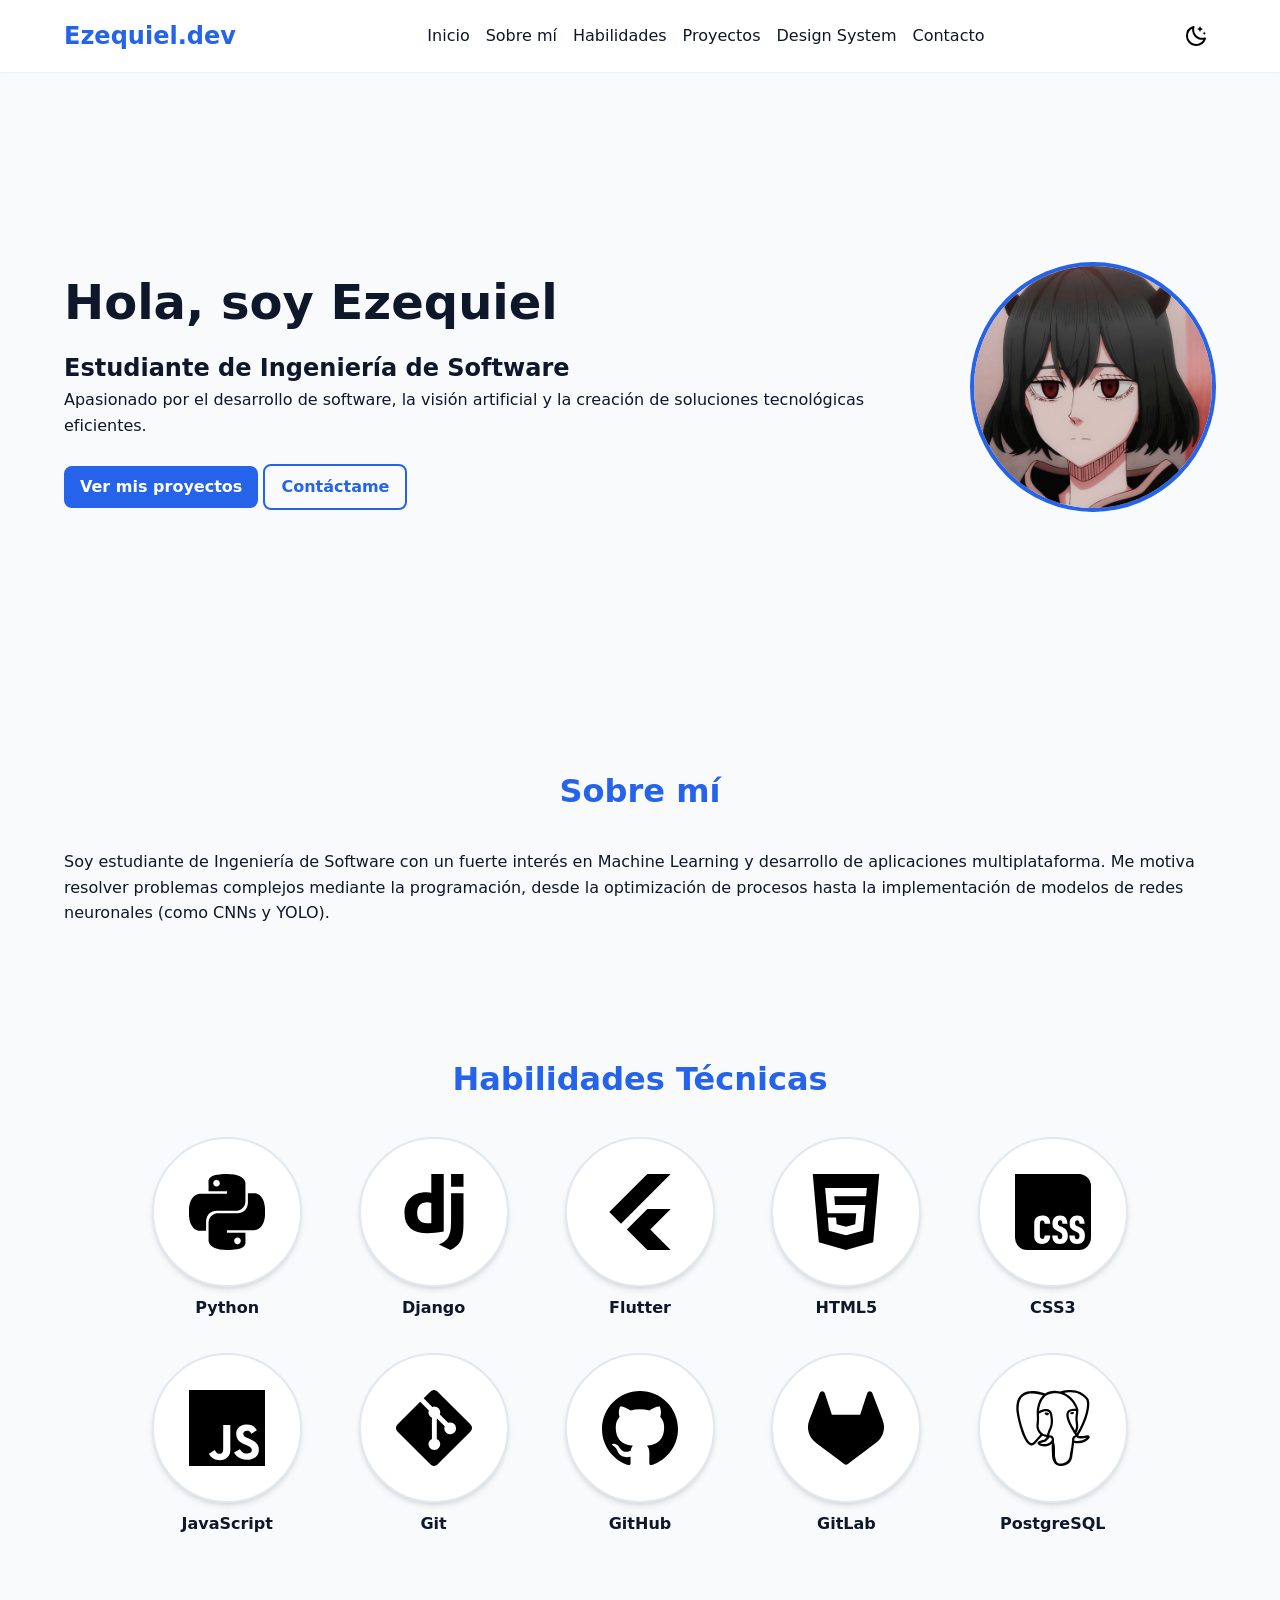
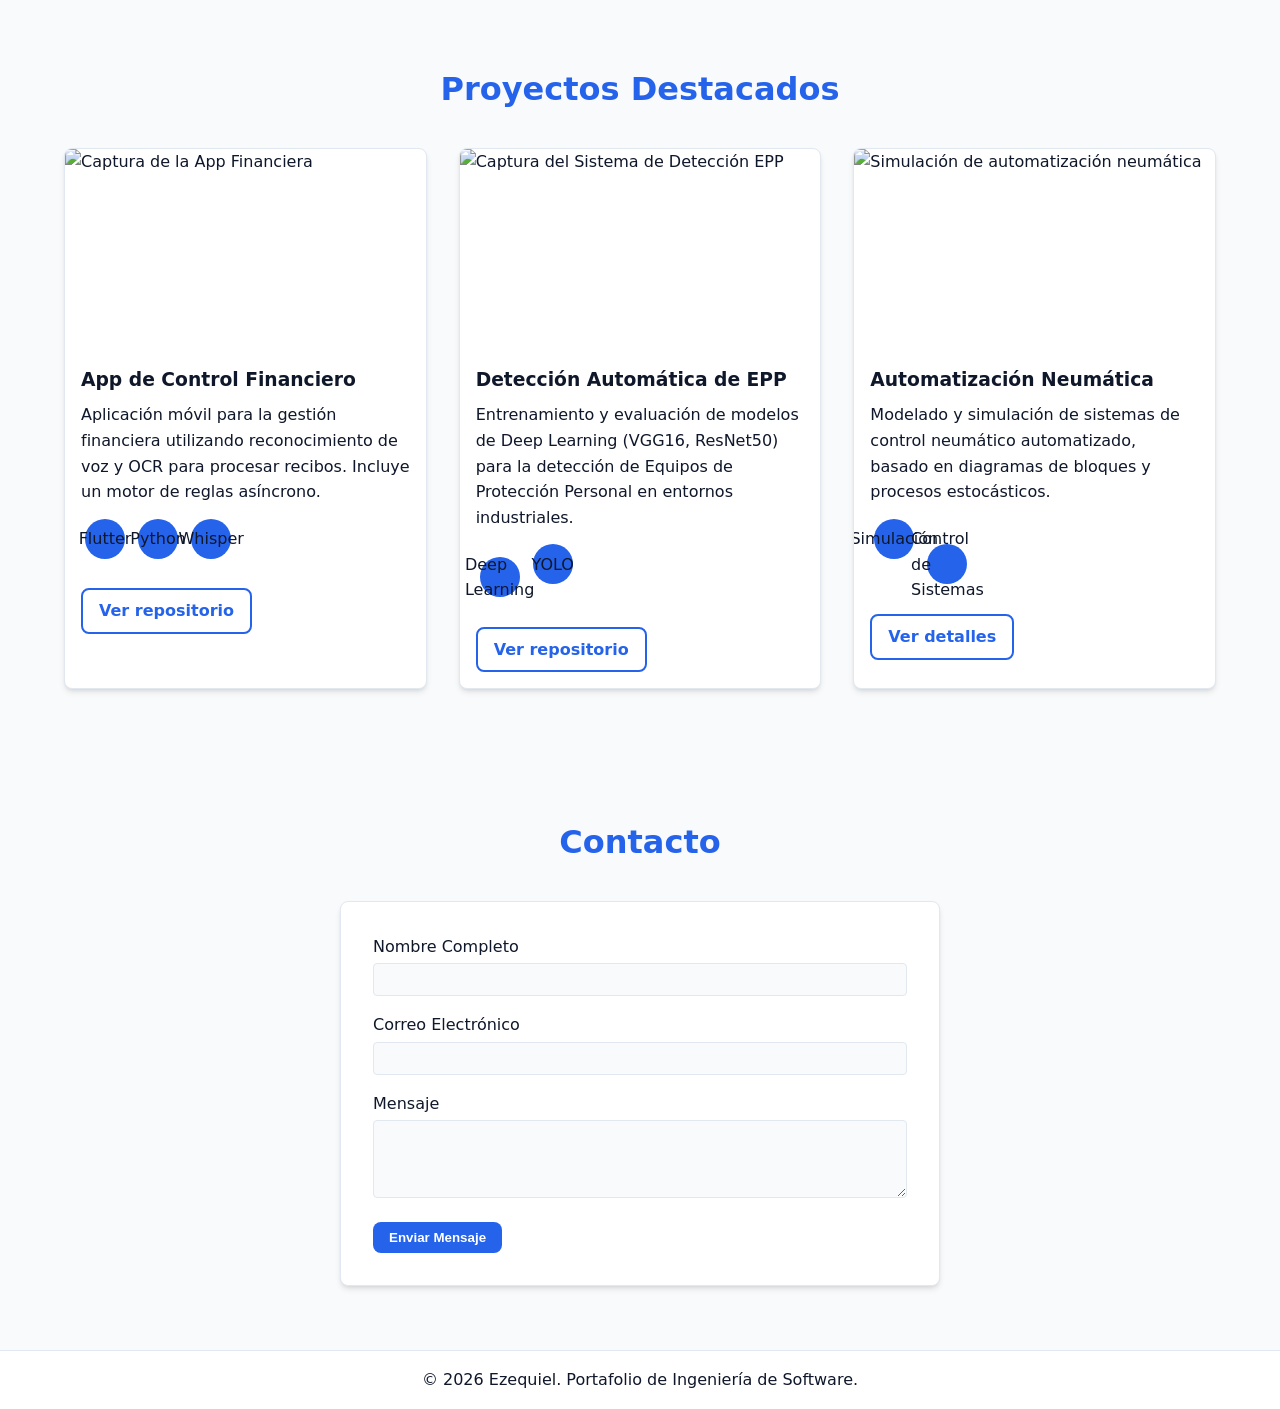
==== index.html @ 8e808baa "Mi primer commit del portafolio" ====
<!doctype html>
<html lang="es">
  <head>
    <meta charset="UTF-8" />
    <meta name="viewport" content="width=device-width, initial-scale=1.0" />
    <title>Ezequiel | Portafolio - Ingeniería de Software</title>
    <link rel="stylesheet" href="css/variables.css" />
    <link rel="stylesheet" href="css/style.css" />
  </head>
  <body>
    <header>
      <div class="container navbar">
        <div class="logo">Ezequiel.dev</div>
        <nav>
          <ul class="nav-links" id="nav-links">
            <li><a href="#inicio">Inicio</a></li>
            <li><a href="#sobre-mi">Sobre mí</a></li>
            <li><a href="#habilidades">Habilidades</a></li>
            <li><a href="#proyectos">Proyectos</a></li>
            <li><a href="design-system.html">Design System</a></li>
            <li><a href="#contacto">Contacto</a></li>
          </ul>
        </nav>
        <div>
          <button
            class="theme-toggle"
            id="theme-toggle"
            aria-label="Activar modo oscuro"
          >
            <img
              src="assets/icons/moon-stars.svg"
              alt=""
              class="theme-icon theme-icon-moon"
              aria-hidden="true"
            />
            <img
              src="assets/icons/sun.svg"
              alt=""
              class="theme-icon theme-icon-sun"
              aria-hidden="true"
              hidden
            />
          </button>
          <button class="menu-toggle" id="menu-toggle" aria-label="Abrir menú">
            ☰
          </button>
        </div>
      </div>
    </header>

    <main>
      <section id="inicio" class="container hero">
        <div class="hero-text">
          <h1>Hola, soy Ezequiel</h1>
          <h2>Estudiante de Ingeniería de Software</h2>
          <p>
            Apasionado por el desarrollo de software, la visión artificial y la
            creación de soluciones tecnológicas eficientes.
          </p>
          <br />
          <a href="#proyectos" class="btn btn-primary">Ver mis proyectos</a>
          <a href="#contacto" class="btn btn-secondary">Contáctame</a>
        </div>
        <figure>
          <img
            src="assets/img/nero.jpg"
            alt="Fotografía de Ezequiel"
            class="hero-img"
          />
        </figure>
      </section>

      <section id="sobre-mi" class="container">
        <h2 class="section-title">Sobre mí</h2>
        <article>
          <p>
            Soy estudiante de Ingeniería de Software con un fuerte interés en
            Machine Learning y desarrollo de aplicaciones multiplataforma. Me
            motiva resolver problemas complejos mediante la programación, desde
            la optimización de procesos hasta la implementación de modelos de
            redes neuronales (como CNNs y YOLO).
          </p>
        </article>
      </section>

      <section id="habilidades" class="container">
        <h2 class="section-title">Habilidades Técnicas</h2>
        <ul class="skills-grid" id="skills-list"></ul>
      </section>

      <section id="proyectos" class="container">
        <h2 class="section-title">Proyectos Destacados</h2>
        <div class="grid-cards">
          <article class="card">
            <img
              src="https://via.placeholder.com/400x200"
              alt="Captura de la App Financiera"
              class="card-img"
            />
            <div class="card-content">
              <h3 class="card-title">App de Control Financiero</h3>
              <p>
                Aplicación móvil para la gestión financiera utilizando
                reconocimiento de voz y OCR para procesar recibos. Incluye un
                motor de reglas asíncrono.
              </p>
              <div class="project-tags">
                <span class="badge">Flutter</span>
                <span class="badge">Python</span>
                <span class="badge">Whisper</span>
              </div>
              <br />
              <a href="#" class="btn btn-secondary">Ver repositorio</a>
            </div>
          </article>

          <article class="card">
            <img
              src="https://via.placeholder.com/400x200"
              alt="Captura del Sistema de Detección EPP"
              class="card-img"
            />
            <div class="card-content">
              <h3 class="card-title">Detección Automática de EPP</h3>
              <p>
                Entrenamiento y evaluación de modelos de Deep Learning (VGG16,
                ResNet50) para la detección de Equipos de Protección Personal en
                entornos industriales.
              </p>
              <div class="project-tags">
                <span class="badge">Deep Learning</span>
                <span class="badge">YOLO</span>
              </div>
              <br />
              <a href="#" class="btn btn-secondary">Ver repositorio</a>
            </div>
          </article>

          <article class="card">
            <img
              src="https://via.placeholder.com/400x200"
              alt="Simulación de automatización neumática"
              class="card-img"
            />
            <div class="card-content">
              <h3 class="card-title">Automatización Neumática</h3>
              <p>
                Modelado y simulación de sistemas de control neumático
                automatizado, basado en diagramas de bloques y procesos
                estocásticos.
              </p>
              <div class="project-tags">
                <span class="badge">Simulación</span>
                <span class="badge">Control de Sistemas</span>
              </div>
              <br />
              <a href="#" class="btn btn-secondary">Ver detalles</a>
            </div>
          </article>
        </div>
      </section>

      <section id="contacto" class="container">
        <h2 class="section-title">Contacto</h2>
        <form id="contact-form" class="card contact-form">
          <div class="form-group">
            <label for="nombre">Nombre Completo</label>
            <input type="text" id="nombre" name="nombre" required />
          </div>
          <div class="form-group">
            <label for="email">Correo Electrónico</label>
            <input type="email" id="email" name="email" required />
          </div>
          <div class="form-group">
            <label for="mensaje">Mensaje</label>
            <textarea id="mensaje" name="mensaje" rows="4" required></textarea>
          </div>
          <button type="submit" class="btn btn-primary">Enviar Mensaje</button>
          <p id="form-status" class="form-status">
            ¡Mensaje validado y enviado correctamente!
          </p>
        </form>
      </section>
    </main>

    <footer>
      <p>&copy; 2026 Ezequiel. Portafolio de Ingeniería de Software.</p>
    </footer>

    <script src="js/main.js"></script>
  </body>
</html>
---- css/variables.css ----
:root {
  --color-primary: #2563eb;
  --color-primary-hover: #1d4ed8;
  --color-secondary: #7c3aed;
  --color-background: #f8fafc;
  --color-surface: #ffffff;
  --color-text: #0f172a;
  --color-text-muted: #64748b;
  --color-border: #e2e8f0;
  --color-error: #ef4444;
  --color-success: #10b981;

  --font-primary: "Segoe UI", system-ui, -apple-system, sans-serif;

  --space-xs: 0.25rem;
  --space-sm: 0.5rem;
  --space-md: 1rem;
  --space-lg: 2rem;
  --space-xl: 4rem;

  --radius-sm: 0.25rem;
  --radius-md: 0.5rem;
  --radius-lg: 1rem;
  --shadow-sm: 0 1px 2px 0 rgb(0 0 0 / 0.05);
  --shadow-card:
    0 4px 6px -1px rgb(0 0 0 / 0.1), 0 2px 4px -2px rgb(0 0 0 / 0.1);

  --transition-fast: 0.2s ease;
}

[data-theme="dark"] {
  --color-background: #18181b;
  --color-surface: #27272a;
  --color-text: #f4f4f5;
  --color-text-muted: #a1a1aa;
  --color-border: #3f3f46;
}
---- css/style.css ----
* {
  box-sizing: border-box;
  margin: 0;
  padding: 0;
}

body {
  font-family: var(--font-primary);
  background-color: var(--color-background);
  color: var(--color-text);
  line-height: 1.6;
  transition:
    background-color var(--transition-fast),
    color var(--transition-fast);
}

a {
  text-decoration: none;
  color: var(--color-primary);
  transition: color var(--transition-fast);
}

a:hover {
  color: var(--color-primary-hover);
}

ul {
  list-style: none;
}

img {
  max-width: 100%;
  display: block;
}

.container {
  width: 90%;
  max-width: 1200px;
  margin: 0 auto;
}

section {
  padding: var(--space-xl) 0;
}

.design-system-main {
  padding-top: var(--space-xl);
}

.section-title {
  text-align: center;
  margin-bottom: var(--space-lg);
  font-size: 2rem;
  color: var(--color-primary);
}

header {
  background-color: var(--color-surface);
  box-shadow: var(--shadow-sm);
  position: sticky;
  top: 0;
  z-index: 100;
}

.navbar {
  display: flex;
  justify-content: space-between;
  align-items: center;
  padding: var(--space-md) 0;
}

.logo {
  font-size: 1.5rem;
  font-weight: bold;
  color: var(--color-primary);
}

.nav-links {
  display: flex;
  gap: var(--space-md);
}

.nav-links a {
  color: var(--color-text);
  font-weight: 500;
}

.nav-links a:hover {
  color: var(--color-primary);
}

.menu-toggle,
.theme-toggle {
  background: none;
  border: none;
  cursor: pointer;
  color: var(--color-text);
}

.theme-toggle {
  display: inline-grid;
  place-items: center;
  width: 2.5rem;
  height: 2.5rem;
}

.theme-icon {
  width: 1.5rem;
  height: 1.5rem;
}

.theme-icon[hidden] {
  display: none;
}

.theme-icon-sun {
  filter: brightness(0) invert(1);
}

.menu-toggle {
  display: none;
}

.hero {
  display: flex;
  align-items: center;
  justify-content: center;
  gap: var(--space-lg);
  min-height: 70vh;
}

.hero-text h1 {
  font-size: 3rem;
  margin-bottom: var(--space-sm);
}

.hero-img {
  width: 250px;
  height: 250px;
  border-radius: 50%;
  object-fit: cover;
  border: 4px solid var(--color-primary);
}

.grid-cards {
  display: grid;
  grid-template-columns: repeat(auto-fit, minmax(300px, 1fr));
  gap: var(--space-lg);
}

.skills-grid {
  display: grid;
  grid-template-columns: repeat(auto-fit, minmax(150px, 1fr));
  gap: var(--space-lg);
  max-width: 1000px;
  margin: 0 auto;
}

.skill-item {
  display: flex;
  flex-direction: column;
  align-items: center;
  gap: var(--space-sm);
  text-align: center;
}

.skill-icon {
  width: 150px;
  aspect-ratio: 1;
  display: grid;
  place-items: center;
  padding: var(--space-lg);
  border: 2px solid var(--color-border);
  border-radius: 50%;
  background-color: var(--color-surface);
  box-shadow: var(--shadow-card);
  transition:
    transform var(--transition-fast),
    border-color var(--transition-fast),
    box-shadow var(--transition-fast);
}

.skill-icon:hover {
  transform: translateY(-6px);
  border-color: var(--color-primary);
  box-shadow: 0 8px 18px rgb(37 99 235 / 0.2);
}

.skill-icon img {
  width: 76px;
  height: 76px;
  object-fit: contain;
}

.skill-item h3 {
  font-size: 1rem;
  color: var(--color-text);
}

.card {
  background-color: var(--color-surface);
  border-radius: var(--radius-md);
  box-shadow: var(--shadow-card);
  overflow: hidden;
  border: 1px solid var(--color-border);
  transition: transform var(--transition-fast);
}

.card:hover {
  transform: translateY(-5px);
}

.card-img {
  width: 100%;
  height: 200px;
  object-fit: cover;
}

.card-content {
  padding: var(--space-md);
}

.card-title {
  margin-bottom: var(--space-sm);
}

.project-tags {
  margin-top: 10px;
}

.contact-form {
  max-width: 600px;
  margin: 0 auto;
  padding: var(--space-lg);
}

.form-status {
  display: none;
  margin-top: 10px;
  color: var(--color-success);
}

.badge {
  display: inline-flex;
  justify-content: center;
  align-items: center;
  width: 40px;
  height: 40px;
  border-radius: 50%;
  background-color: var(--color-primary);
  margin: var(--space-xs);
  transition: transform var(--transition-fast);
}

.badge:hover {
  transform: scale(1.1);
}

.badge-icon {
  width: 20px;
  height: 20px;
  object-fit: contain;
}
.btn {
  display: inline-block;
  padding: var(--space-sm) var(--space-md);
  border-radius: var(--radius-md);
  border: none;
  cursor: pointer;
  font-weight: bold;
  transition: background-color var(--transition-fast);
}

.btn-primary {
  background-color: var(--color-primary);
  color: #fff;
}

.btn-primary:hover {
  background-color: var(--color-primary-hover);
  color: #fff;
}

.btn-secondary {
  background-color: transparent;
  color: var(--color-primary);
  border: 2px solid var(--color-primary);
}

.btn-secondary:hover {
  background-color: var(--color-primary);
  color: #fff;
}

.form-group {
  margin-bottom: var(--space-md);
}

label {
  display: block;
  margin-bottom: var(--space-xs);
  font-weight: 500;
}

input,
textarea {
  width: 100%;
  padding: var(--space-sm);
  border: 1px solid var(--color-border);
  border-radius: var(--radius-sm);
  background-color: var(--color-background);
  color: var(--color-text);
  font-family: inherit;
}

footer {
  text-align: center;
  padding: var(--space-md) 0;
  background-color: var(--color-surface);
  border-top: 1px solid var(--color-border);
}

@media (max-width: 768px) {
  .menu-toggle {
    display: block;
  }

  .nav-links {
    display: none;
    flex-direction: column;
    width: 100%;
    position: absolute;
    top: 100%;
    left: 0;
    background-color: var(--color-surface);
    padding: var(--space-md);
    box-shadow: var(--shadow-sm);
  }

  .nav-links.active {
    display: flex;
  }

  .hero {
    flex-direction: column-reverse;
    text-align: center;
  }

  .skills-grid {
    grid-template-columns: repeat(2, minmax(130px, 1fr));
    gap: var(--space-lg) var(--space-sm);
  }

  .skill-icon {
    width: 130px;
    padding: var(--space-md);
  }

  .skill-icon img {
    width: 64px;
    height: 64px;
  }
}

.color-box {
  width: 100%;
  height: 100px;
  margin-bottom: var(--space-sm);
  border: 1px solid var(--color-border);
  border-radius: var(--radius-md);
}

.color-primary {
  background-color: var(--color-primary);
}

.color-secondary {
  background-color: var(--color-secondary);
}

.color-background {
  background-color: var(--color-background);
}

.color-surface {
  background-color: var(--color-surface);
}

.ds-section {
  margin-bottom: var(--space-xl);
  padding-bottom: var(--space-lg);
  border-bottom: 1px solid var(--color-border);
}

.ds-color-grid {
  grid-template-columns: repeat(auto-fit, minmax(150px, 1fr));
}

.ds-muted {
  color: var(--color-text-muted);
}

.ds-component-group {
  margin-bottom: var(--space-md);
}

.ds-card-preview {
  max-width: 300px;
}
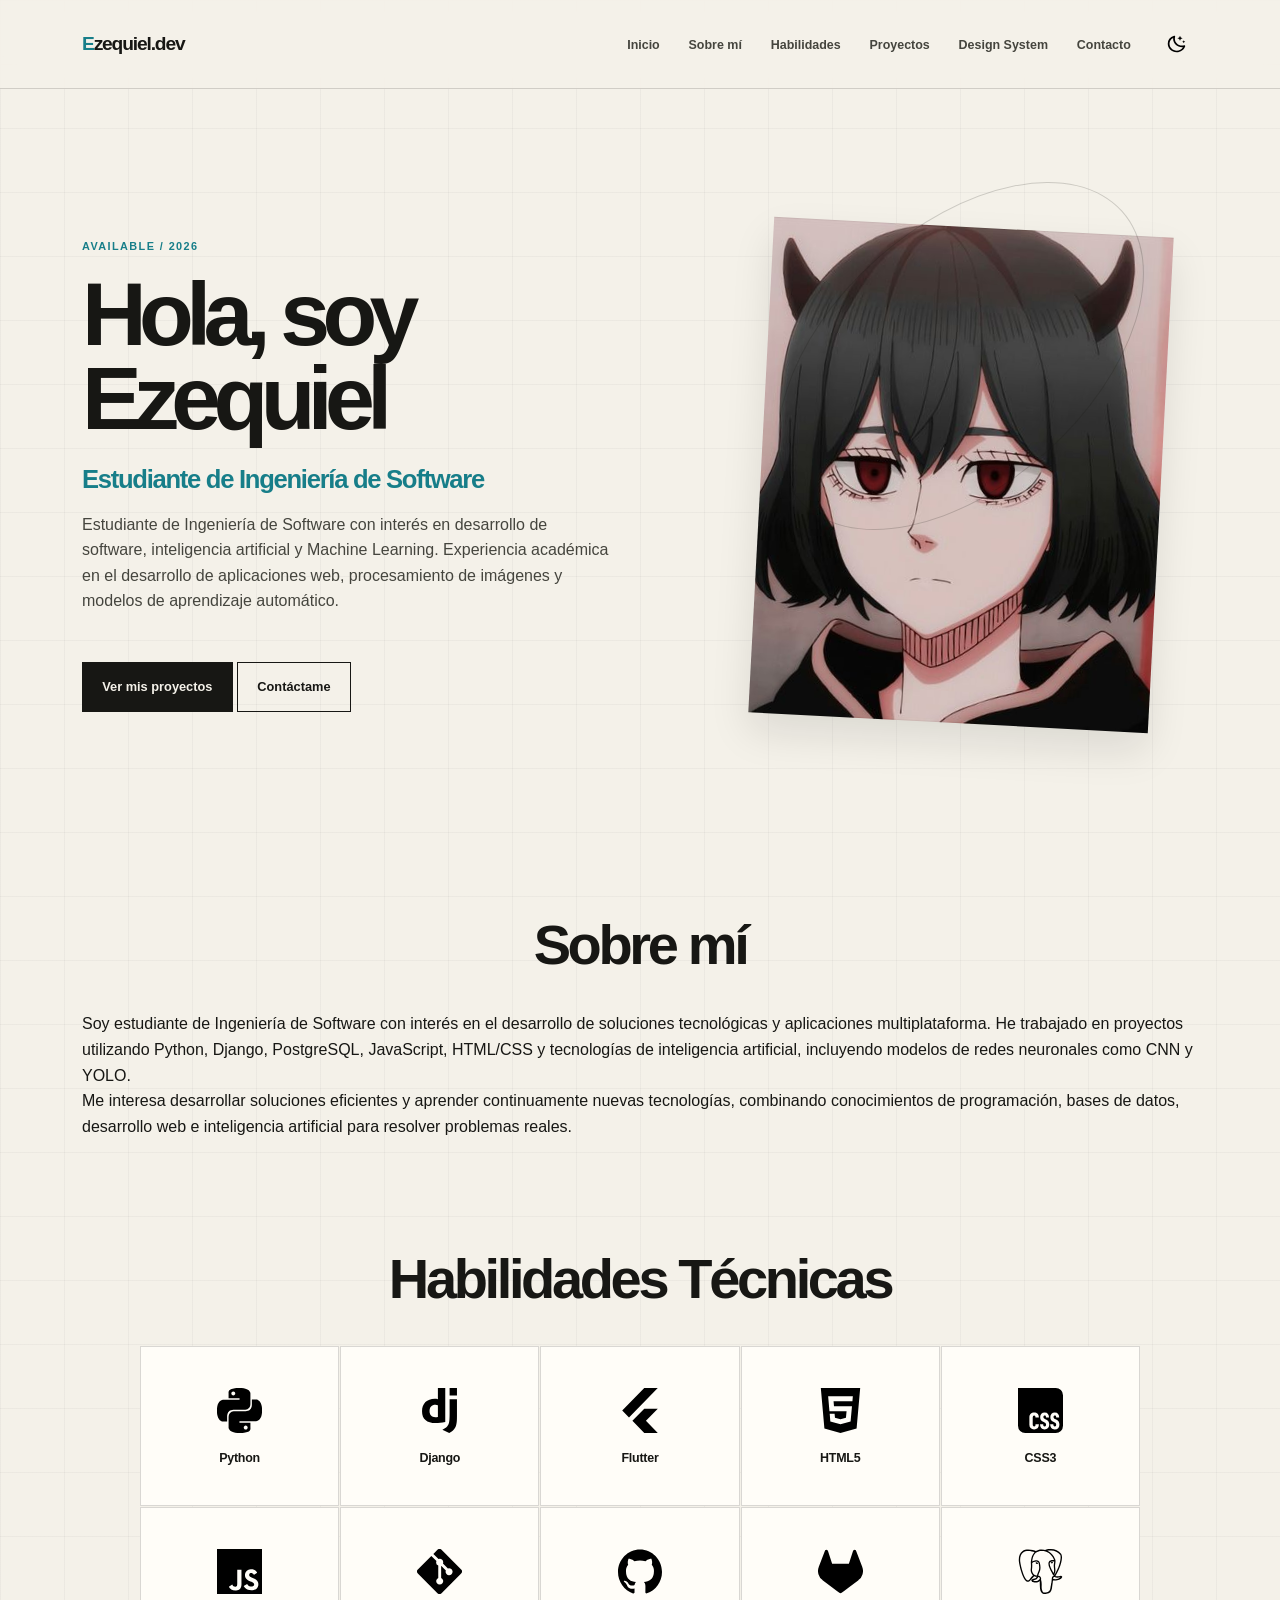
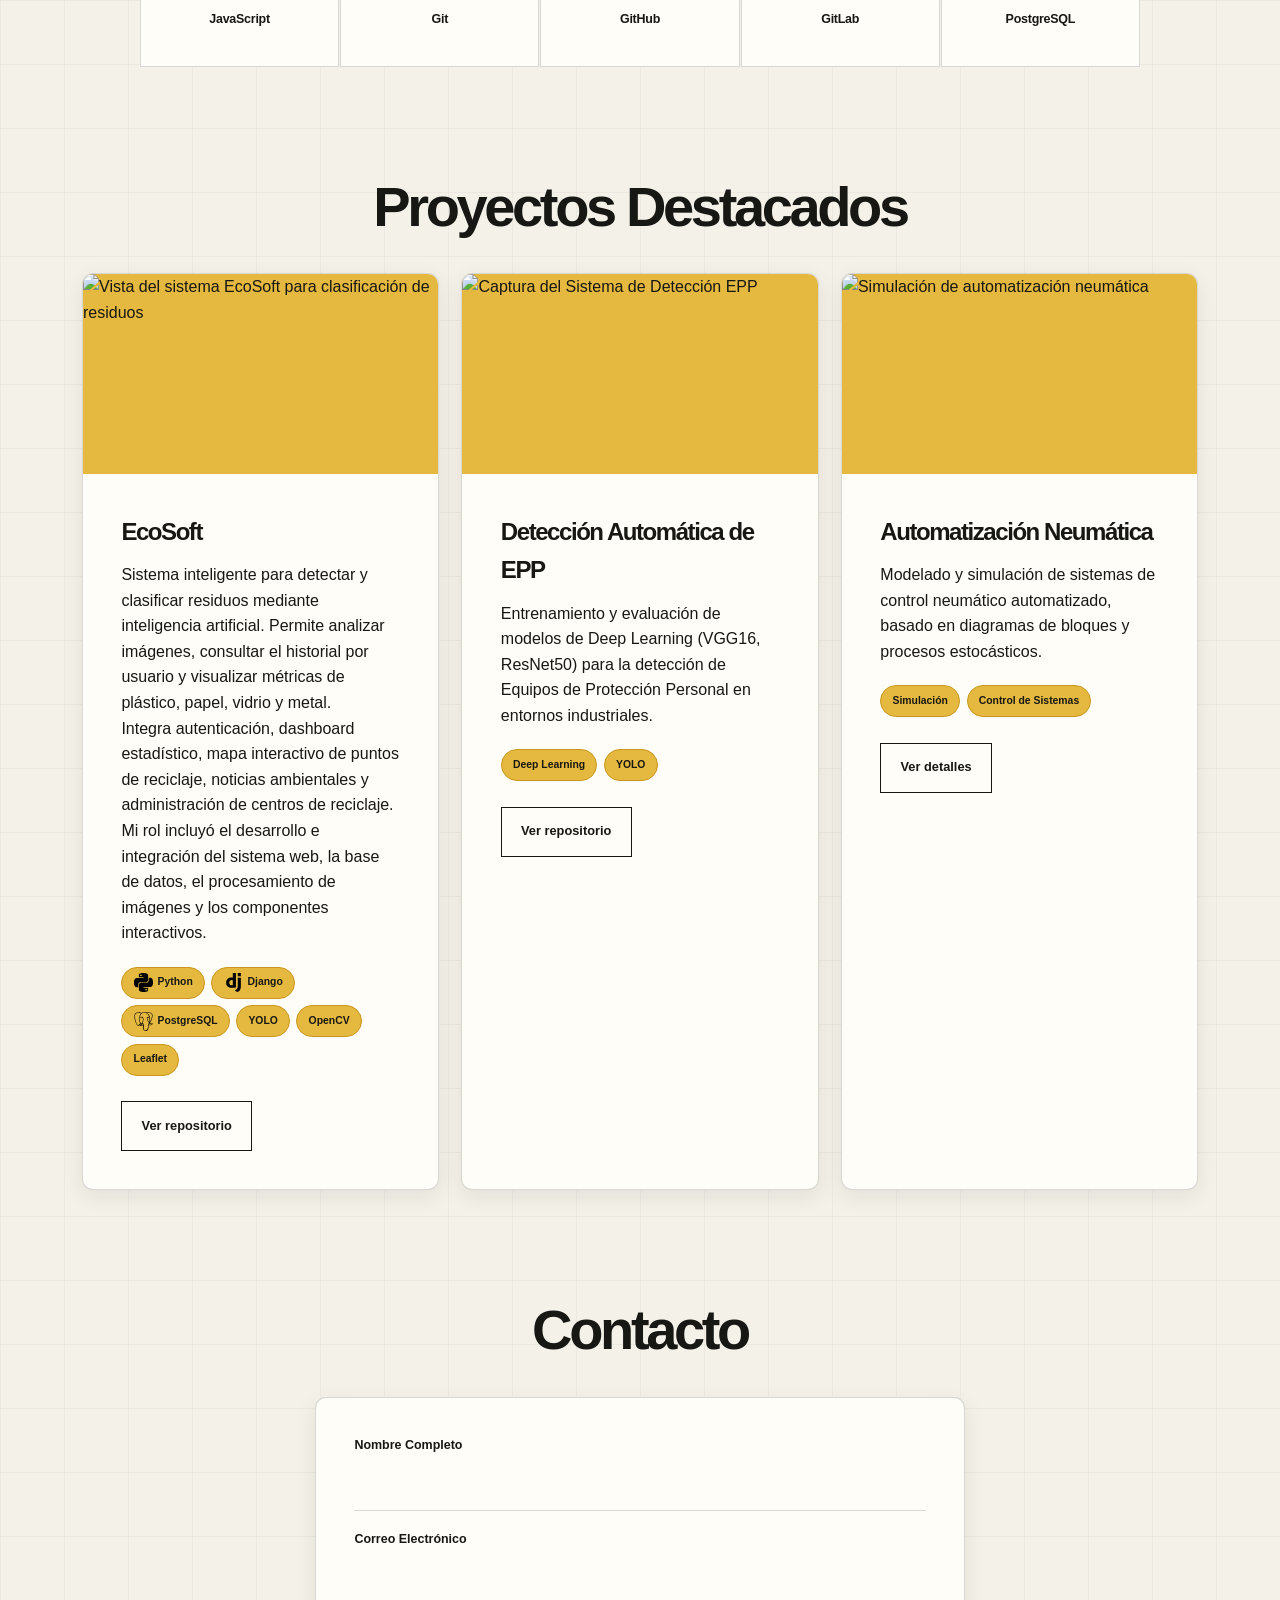
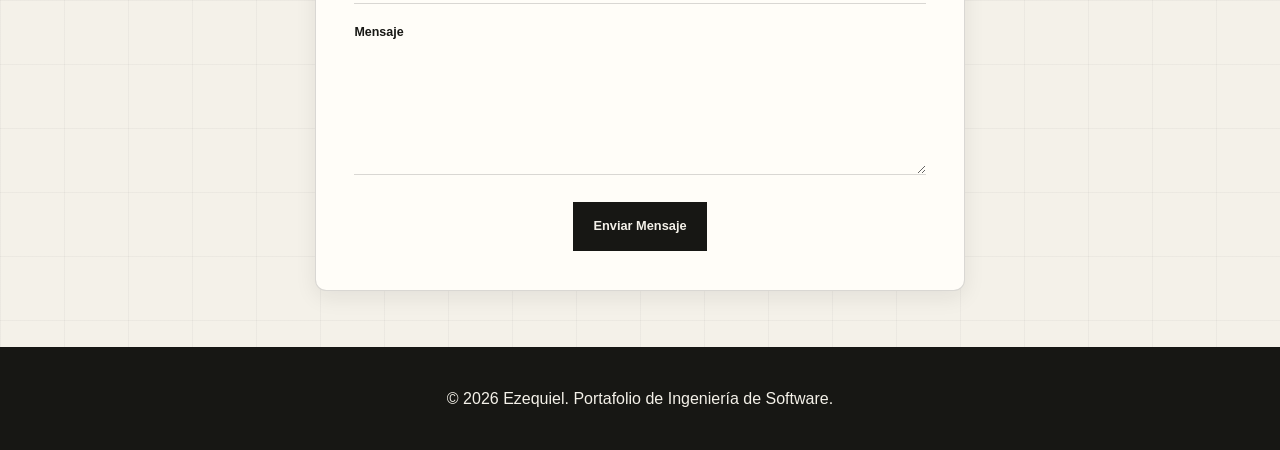
==== commit 044fd8e9: "Actualización del diseño del portafolio y mejoras en la estructura del código" ====
--- a/index.html
+++ b/index.html
@@ -54,8 +54,10 @@
           <h1>Hola, soy Ezequiel</h1>
           <h2>Estudiante de Ingeniería de Software</h2>
           <p>
-            Apasionado por el desarrollo de software, la visión artificial y la
-            creación de soluciones tecnológicas eficientes.
+            Estudiante de Ingeniería de Software con interés en desarrollo de
+            software, inteligencia artificial y Machine Learning. Experiencia
+            académica en el desarrollo de aplicaciones web, procesamiento de
+            imágenes y modelos de aprendizaje automático.
           </p>
           <br />
           <a href="#proyectos" class="btn btn-primary">Ver mis proyectos</a>
@@ -74,11 +76,18 @@
         <h2 class="section-title">Sobre mí</h2>
         <article>
           <p>
-            Soy estudiante de Ingeniería de Software con un fuerte interés en
-            Machine Learning y desarrollo de aplicaciones multiplataforma. Me
-            motiva resolver problemas complejos mediante la programación, desde
-            la optimización de procesos hasta la implementación de modelos de
-            redes neuronales (como CNNs y YOLO).
+            Soy estudiante de Ingeniería de Software con interés en el
+            desarrollo de soluciones tecnológicas y aplicaciones
+            multiplataforma. He trabajado en proyectos utilizando Python,
+            Django, PostgreSQL, JavaScript, HTML/CSS y tecnologías de
+            inteligencia artificial, incluyendo modelos de redes neuronales como
+            CNN y YOLO.
+          </p>
+          <p>
+            Me interesa desarrollar soluciones eficientes y aprender
+            continuamente nuevas tecnologías, combinando conocimientos de
+            programación, bases de datos, desarrollo web e inteligencia
+            artificial para resolver problemas reales.
           </p>
         </article>
       </section>
@@ -94,20 +103,52 @@
           <article class="card">
             <img
               src="https://via.placeholder.com/400x200"
-              alt="Captura de la App Financiera"
+              alt="Vista del sistema EcoSoft para clasificación de residuos"
               class="card-img"
             />
             <div class="card-content">
-              <h3 class="card-title">App de Control Financiero</h3>
-              <p>
-                Aplicación móvil para la gestión financiera utilizando
-                reconocimiento de voz y OCR para procesar recibos. Incluye un
-                motor de reglas asíncrono.
+              <h3 class="card-title">EcoSoft</h3>
+              <p>
+                Sistema inteligente para detectar y clasificar residuos mediante
+                inteligencia artificial. Permite analizar imágenes, consultar el
+                historial por usuario y visualizar métricas de plástico, papel,
+                vidrio y metal.
+              </p>
+              <p>
+                Integra autenticación, dashboard estadístico, mapa interactivo
+                de puntos de reciclaje, noticias ambientales y administración de
+                centros de reciclaje. Mi rol incluyó el desarrollo e integración
+                del sistema web, la base de datos, el procesamiento de imágenes
+                y los componentes interactivos.
               </p>
               <div class="project-tags">
-                <span class="badge">Flutter</span>
-                <span class="badge">Python</span>
-                <span class="badge">Whisper</span>
+                <span class="badge">
+                  <img
+                    src="assets/icons/python.svg"
+                    alt=""
+                    class="badge-icon"
+                    aria-hidden="true"
+                  />Python</span
+                >
+                <span class="badge">
+                  <img
+                    src="assets/icons/django.svg"
+                    alt=""
+                    class="badge-icon"
+                    aria-hidden="true"
+                  />Django</span
+                >
+                <span class="badge">
+                  <img
+                    src="assets/icons/postgresql.svg"
+                    alt=""
+                    class="badge-icon"
+                    aria-hidden="true"
+                  />PostgreSQL</span
+                >
+                <span class="badge">YOLO</span>
+                <span class="badge">OpenCV</span>
+                <span class="badge">Leaflet</span>
               </div>
               <br />
               <a href="#" class="btn btn-secondary">Ver repositorio</a>
--- a/css/variables.css
+++ b/css/variables.css
@@ -1,37 +1,42 @@
 :root {
-  --color-primary: #2563eb;
-  --color-primary-hover: #1d4ed8;
-  --color-secondary: #7c3aed;
-  --color-background: #f8fafc;
-  --color-surface: #ffffff;
-  --color-text: #0f172a;
-  --color-text-muted: #64748b;
-  --color-border: #e2e8f0;
-  --color-error: #ef4444;
-  --color-success: #10b981;
+  --color-primary: #e5b93f;
+  --color-primary-hover: #c9971f;
+  --color-secondary: #5c625d;
+  --color-background: #f4f1e9;
+  --color-surface: #fffdf8;
+  --color-text: #171714;
+  --color-text-muted: #5c625d;
+  --color-border: rgb(23 23 20 / 0.16);
+  --color-error: #b43f35;
+  --color-success: #3d8d5a;
+  --color-coral: #177e89;
+  --color-ink-soft: #45453e;
 
-  --font-primary: "Segoe UI", system-ui, -apple-system, sans-serif;
+  --font-primary: "Trebuchet MS", "Segoe UI", sans-serif;
+  --font-display: "Trebuchet MS", "Segoe UI", sans-serif;
 
-  --space-xs: 0.25rem;
-  --space-sm: 0.5rem;
-  --space-md: 1rem;
-  --space-lg: 2rem;
-  --space-xl: 4rem;
+  --space-xs: 0.35rem;
+  --space-sm: 0.7rem;
+  --space-md: 1.2rem;
+  --space-lg: 2.4rem;
+  --space-xl: 3.5rem;
 
-  --radius-sm: 0.25rem;
-  --radius-md: 0.5rem;
-  --radius-lg: 1rem;
-  --shadow-sm: 0 1px 2px 0 rgb(0 0 0 / 0.05);
-  --shadow-card:
-    0 4px 6px -1px rgb(0 0 0 / 0.1), 0 2px 4px -2px rgb(0 0 0 / 0.1);
+  --radius-sm: 0.35rem;
+  --radius-md: 0.7rem;
+  --radius-lg: 1.2rem;
+  --shadow-sm: 0 0.4rem 1.3rem rgb(23 23 20 / 0.08);
+  --shadow-card: 0 1.2rem 2.5rem rgb(23 23 20 / 0.1);
 
-  --transition-fast: 0.2s ease;
+  --transition-fast: 180ms ease;
 }
 
 [data-theme="dark"] {
-  --color-background: #18181b;
-  --color-surface: #27272a;
-  --color-text: #f4f4f5;
-  --color-text-muted: #a1a1aa;
-  --color-border: #3f3f46;
+  --color-background: #1d1e1a;
+  --color-surface: #252620;
+  --color-text: #f4f1e9;
+  --color-text-muted: #c7c5bb;
+  --color-ink-soft: #c7c5bb;
+  --color-border: rgb(244 241 233 / 0.18);
+  --shadow-sm: 0 0.4rem 1.3rem rgb(0 0 0 / 0.2);
+  --shadow-card: 0 1.2rem 2.5rem rgb(0 0 0 / 0.3);
 }
--- a/css/style.css
+++ b/css/style.css
@@ -4,24 +4,48 @@
   padding: 0;
 }
 
+html {
+  scroll-behavior: smooth;
+}
+
 body {
+  background-color: var(--color-background);
+  background-image:
+    linear-gradient(rgb(23 23 20 / 0.035) 1px, transparent 1px),
+    linear-gradient(90deg, rgb(23 23 20 / 0.035) 1px, transparent 1px);
+  background-size: 4rem 4rem;
+  color: var(--color-text);
   font-family: var(--font-primary);
-  background-color: var(--color-background);
-  color: var(--color-text);
   line-height: 1.6;
   transition:
     background-color var(--transition-fast),
     color var(--transition-fast);
 }
 
+[data-theme="dark"] body {
+  background-image:
+    linear-gradient(rgb(244 241 233 / 0.08) 1px, transparent 1px),
+    linear-gradient(90deg, rgb(244 241 233 / 0.08) 1px, transparent 1px);
+}
+
 a {
+  color: inherit;
   text-decoration: none;
-  color: var(--color-primary);
-  transition: color var(--transition-fast);
-}
-
-a:hover {
-  color: var(--color-primary-hover);
+  transition:
+    color var(--transition-fast),
+    background-color var(--transition-fast),
+    transform var(--transition-fast);
+}
+
+button,
+input,
+textarea {
+  font: inherit;
+}
+
+button,
+a {
+  -webkit-tap-highlight-color: transparent;
 }
 
 ul {
@@ -29,84 +53,136 @@
 }
 
 img {
+  display: block;
   max-width: 100%;
-  display: block;
 }
 
 .container {
-  width: 90%;
-  max-width: 1200px;
   margin: 0 auto;
+  max-width: 1180px;
+  padding-left: 2rem;
+  padding-right: 2rem;
+  width: 100%;
 }
 
 section {
   padding: var(--space-xl) 0;
 }
 
+section[id] {
+  scroll-margin-top: 6rem;
+}
+
+:focus-visible {
+  outline: 3px solid var(--color-coral);
+  outline-offset: 4px;
+}
+
+.skip-link {
+  background: var(--color-primary);
+  color: var(--color-text);
+  left: 1rem;
+  padding: 0.7rem 1rem;
+  position: fixed;
+  top: -5rem;
+  z-index: 200;
+}
+
+.skip-link:focus {
+  top: 1rem;
+}
+
 .design-system-main {
   padding-top: var(--space-xl);
 }
 
 .section-title {
+  color: var(--color-text);
+  font-family: var(--font-display);
+  font-size: clamp(2rem, 5vw, 3.5rem);
+  letter-spacing: -0.06em;
+  line-height: 1;
+  margin-bottom: var(--space-lg);
   text-align: center;
-  margin-bottom: var(--space-lg);
-  font-size: 2rem;
-  color: var(--color-primary);
 }
 
 header {
-  background-color: var(--color-surface);
-  box-shadow: var(--shadow-sm);
+  backdrop-filter: blur(14px);
+  background-color: rgb(244 241 233 / 0.88);
+  border-bottom: 1px solid var(--color-border);
   position: sticky;
   top: 0;
   z-index: 100;
 }
 
+[data-theme="dark"] header {
+  background-color: rgb(29 30 26 / 0.88);
+}
+
 .navbar {
+  align-items: center;
   display: flex;
-  justify-content: space-between;
-  align-items: center;
-  padding: var(--space-md) 0;
+  min-height: 5.5rem;
+  padding-bottom: var(--space-md);
+  padding-top: var(--space-md);
+}
+
+.navbar > nav {
+  margin-left: auto;
 }
 
 .logo {
-  font-size: 1.5rem;
-  font-weight: bold;
-  color: var(--color-primary);
+  color: var(--color-text);
+  font-family: var(--font-display);
+  font-size: 1.2rem;
+  font-weight: 700;
+  letter-spacing: -0.06em;
+}
+
+.logo::first-letter {
+  color: var(--color-coral);
 }
 
 .nav-links {
   display: flex;
-  gap: var(--space-md);
+  gap: 1.8rem;
 }
 
 .nav-links a {
-  color: var(--color-text);
-  font-weight: 500;
-}
-
-.nav-links a:hover {
-  color: var(--color-primary);
+  color: var(--color-ink-soft);
+  font-size: 0.78rem;
+  font-weight: 700;
+}
+
+.nav-links a:hover,
+.nav-links a:focus-visible {
+  color: var(--color-coral);
 }
 
 .menu-toggle,
 .theme-toggle {
   background: none;
-  border: none;
+  border: 0;
+  color: var(--color-text);
   cursor: pointer;
-  color: var(--color-text);
 }
 
 .theme-toggle {
   display: inline-grid;
+  height: 2.7rem;
+  margin-left: 1.5rem;
   place-items: center;
-  width: 2.5rem;
-  height: 2.5rem;
+  width: 2.7rem;
+}
+
+.theme-toggle:hover {
+  background-color: var(--color-primary);
+  transform: rotate(8deg);
 }
 
 .theme-icon {
-  width: 1.5rem;
-  height: 1.5rem;
+  height: 1.3rem;
+  width: 1.3rem;
 }
 
 .theme-icon[hidden] {
@@ -122,174 +198,291 @@
 }
 
 .hero {
-  display: flex;
   align-items: center;
-  justify-content: center;
-  gap: var(--space-lg);
-  min-height: 70vh;
+  display: grid;
+  gap: 4rem;
+  grid-template-columns: minmax(0, 1.1fr) minmax(18rem, 0.9fr);
+  min-height: calc(100vh - 8rem);
+  padding-bottom: 3rem;
+  padding-top: 3rem;
+}
+
+.hero-text {
+  position: relative;
+  z-index: 1;
+}
+
+.hero-text::before {
+  color: var(--color-coral);
+  content: "AVAILABLE / 2026";
+  display: block;
+  font-family: var(--font-display);
+  font-size: 0.68rem;
+  font-weight: 700;
+  letter-spacing: 0.13em;
+  margin-bottom: 1rem;
 }
 
 .hero-text h1 {
-  font-size: 3rem;
-  margin-bottom: var(--space-sm);
+  font-family: var(--font-display);
+  font-size: clamp(3.4rem, 7vw, 6.8rem);
+  letter-spacing: -0.085em;
+  line-height: 0.94;
+  max-width: 800px;
+}
+
+.hero-text h2 {
+  color: var(--color-coral);
+  font-family: var(--font-display);
+  font-size: clamp(1.2rem, 2vw, 1.8rem);
+  letter-spacing: -0.05em;
+  margin-top: 1.2rem;
+}
+
+.hero-text > p {
+  color: var(--color-ink-soft);
+  font-size: 1rem;
+  max-width: 530px;
+  padding-top: 0.7rem;
+}
+
+.hero-text br + a {
+  margin-top: 1.4rem;
 }
 
 .hero-img {
-  width: 250px;
-  height: 250px;
+  background-color: var(--color-coral);
+  border: 0;
+  box-shadow: var(--shadow-card);
+  filter: none;
+  height: min(31rem, 70vw);
+  max-height: 31rem;
+  object-fit: cover;
+  transform: rotate(3deg);
+  width: min(25rem, 100%);
+}
+
+.hero figure {
+  display: grid;
+  justify-items: center;
+  position: relative;
+}
+
+.hero figure::before,
+.hero figure::after {
+  border: 1px solid var(--color-text);
   border-radius: 50%;
-  object-fit: cover;
-  border: 4px solid var(--color-primary);
+  content: "";
+  height: 22rem;
+  opacity: 0.18;
+  position: absolute;
+  transform: rotate(22deg);
+  width: 15rem;
+}
+
+.hero figure::after {
+  height: 16rem;
+  transform: rotate(-42deg);
+  width: 27rem;
 }
 
 .grid-cards {
   display: grid;
-  grid-template-columns: repeat(auto-fit, minmax(300px, 1fr));
-  gap: var(--space-lg);
+  gap: 1.4rem;
+  grid-template-columns: repeat(auto-fit, minmax(280px, 1fr));
 }
 
 .skills-grid {
   display: grid;
-  grid-template-columns: repeat(auto-fit, minmax(150px, 1fr));
-  gap: var(--space-lg);
+  gap: 1px;
+  grid-template-columns: repeat(5, 1fr);
+  margin: 0 auto;
   max-width: 1000px;
-  margin: 0 auto;
 }
 
 .skill-item {
+  align-items: center;
+  background-color: var(--color-surface);
+  border: 1px solid var(--color-border);
   display: flex;
   flex-direction: column;
+  gap: var(--space-sm);
+  justify-content: center;
+  min-height: 10rem;
+  padding: var(--space-md) 0.5rem;
+  text-align: center;
+  transition:
+    background-color var(--transition-fast),
+    transform var(--transition-fast);
+}
+
+.skill-item:hover {
+  background-color: var(--color-primary);
+  transform: translateY(-5px);
+}
+
+.skill-icon {
   align-items: center;
-  gap: var(--space-sm);
-  text-align: center;
-}
-
-.skill-icon {
-  width: 150px;
-  aspect-ratio: 1;
+  aspect-ratio: auto;
+  background-color: transparent;
+  border: 0;
+  border-radius: 0;
+  box-shadow: none;
   display: grid;
-  place-items: center;
+  height: 3.5rem;
+  justify-content: center;
+  padding: 0;
+  width: 3.5rem;
+}
+
+.skill-icon img {
+  height: 2.8rem;
+  object-fit: contain;
+  width: 2.8rem;
+}
+
+[data-theme="dark"] .skill-icon img,
+[data-theme="dark"] .badge-icon {
+  filter: brightness(0) invert(1);
+}
+
+.skill-item h3 {
+  color: var(--color-text);
+  font-family: var(--font-display);
+  font-size: 0.78rem;
+  letter-spacing: -0.02em;
+}
+
+.card {
+  background-color: var(--color-surface);
+  border: 1px solid var(--color-border);
+  border-radius: var(--radius-md);
+  box-shadow: var(--shadow-sm);
+  overflow: hidden;
+  transition:
+    box-shadow var(--transition-fast),
+    transform var(--transition-fast);
+}
+
+.card:hover {
+  box-shadow: var(--shadow-card);
+  transform: translateY(-6px);
+}
+
+.card-img {
+  background-color: var(--color-primary);
+  height: 200px;
+  object-fit: cover;
+  width: 100%;
+}
+
+.card-content {
   padding: var(--space-lg);
-  border: 2px solid var(--color-border);
-  border-radius: 50%;
-  background-color: var(--color-surface);
-  box-shadow: var(--shadow-card);
+}
+
+.card-title {
+  font-family: var(--font-display);
+  font-size: 1.5rem;
+  letter-spacing: -0.06em;
+  margin-bottom: var(--space-sm);
+}
+
+.project-tags {
+  display: flex;
+  flex-wrap: wrap;
+  gap: 0.4rem;
+  margin-top: 1.3rem;
+}
+
+.contact-form {
+  margin: 0 auto;
+  max-width: 650px;
+  padding: var(--space-lg);
+}
+
+.contact-form > .btn {
+  display: block;
+  margin: 0 auto;
+}
+
+.form-status {
+  color: var(--color-success);
+  display: none;
+  font-size: 0.8rem;
+  margin-top: 1rem;
+}
+
+.badge {
+  align-items: center;
+  background-color: var(--color-primary);
+  border: 1px solid var(--color-primary-hover);
+  border-radius: 999px;
+  color: var(--color-text);
+  display: inline-flex;
+  font-family: var(--font-display);
+  font-size: 0.65rem;
+  font-weight: 700;
+  gap: 0.3rem;
+  justify-content: center;
+  min-height: 2rem;
+  padding: 0.3rem 0.7rem;
   transition:
     transform var(--transition-fast),
-    border-color var(--transition-fast),
-    box-shadow var(--transition-fast);
-}
-
-.skill-icon:hover {
-  transform: translateY(-6px);
-  border-color: var(--color-primary);
-  box-shadow: 0 8px 18px rgb(37 99 235 / 0.2);
-}
-
-.skill-icon img {
-  width: 76px;
-  height: 76px;
+    background-color var(--transition-fast);
+}
+
+.badge:hover {
+  background-color: var(--color-coral);
+  transform: translateY(-2px);
+}
+
+.badge-icon {
+  height: 1.2rem;
   object-fit: contain;
-}
-
-.skill-item h3 {
-  font-size: 1rem;
-  color: var(--color-text);
-}
-
-.card {
-  background-color: var(--color-surface);
-  border-radius: var(--radius-md);
-  box-shadow: var(--shadow-card);
-  overflow: hidden;
-  border: 1px solid var(--color-border);
-  transition: transform var(--transition-fast);
-}
-
-.card:hover {
-  transform: translateY(-5px);
-}
-
-.card-img {
-  width: 100%;
-  height: 200px;
-  object-fit: cover;
-}
-
-.card-content {
-  padding: var(--space-md);
-}
-
-.card-title {
-  margin-bottom: var(--space-sm);
-}
-
-.project-tags {
-  margin-top: 10px;
-}
-
-.contact-form {
-  max-width: 600px;
-  margin: 0 auto;
-  padding: var(--space-lg);
-}
-
-.form-status {
-  display: none;
-  margin-top: 10px;
-  color: var(--color-success);
-}
-
-.badge {
-  display: inline-flex;
-  justify-content: center;
-  align-items: center;
-  width: 40px;
-  height: 40px;
-  border-radius: 50%;
-  background-color: var(--color-primary);
-  margin: var(--space-xs);
-  transition: transform var(--transition-fast);
-}
-
-.badge:hover {
-  transform: scale(1.1);
-}
-
-.badge-icon {
-  width: 20px;
-  height: 20px;
-  object-fit: contain;
-}
+  width: 1.2rem;
+}
+
 .btn {
+  border: 1px solid transparent;
+  border-radius: 0;
+  cursor: pointer;
   display: inline-block;
-  padding: var(--space-sm) var(--space-md);
-  border-radius: var(--radius-md);
-  border: none;
-  cursor: pointer;
-  font-weight: bold;
-  transition: background-color var(--transition-fast);
+  font-family: var(--font-display);
+  font-size: 0.8rem;
+  font-weight: 700;
+  padding: 0.85rem 1.2rem;
+  transition:
+    background-color var(--transition-fast),
+    color var(--transition-fast),
+    transform var(--transition-fast);
+}
+
+.btn:hover,
+.btn:focus-visible {
+  transform: translateY(-3px);
 }
 
 .btn-primary {
-  background-color: var(--color-primary);
-  color: #fff;
-}
-
-.btn-primary:hover {
-  background-color: var(--color-primary-hover);
-  color: #fff;
+  background-color: var(--color-text);
+  color: var(--color-background);
+}
+
+.btn-primary:hover,
+.btn-primary:focus-visible {
+  background-color: var(--color-coral);
+  color: var(--color-text);
 }
 
 .btn-secondary {
   background-color: transparent;
-  color: var(--color-primary);
-  border: 2px solid var(--color-primary);
-}
-
-.btn-secondary:hover {
+  border-color: var(--color-text);
+  color: var(--color-text);
+}
+
+.btn-secondary:hover,
+.btn-secondary:focus-visible {
   background-color: var(--color-primary);
-  color: #fff;
+  color: var(--color-text);
 }
 
 .form-group {
@@ -298,43 +491,58 @@
 
 label {
   display: block;
+  font-family: var(--font-display);
+  font-size: 0.78rem;
+  font-weight: 700;
   margin-bottom: var(--space-xs);
-  font-weight: 500;
 }
 
 input,
 textarea {
+  background-color: transparent;
+  border: 0;
+  border-bottom: 1px solid var(--color-border);
+  border-radius: 0;
+  color: var(--color-text);
+  padding: 0.7rem 0;
   width: 100%;
-  padding: var(--space-sm);
-  border: 1px solid var(--color-border);
-  border-radius: var(--radius-sm);
-  background-color: var(--color-background);
-  color: var(--color-text);
-  font-family: inherit;
+}
+
+input:focus,
+textarea:focus {
+  border-color: var(--color-coral);
+  outline: 0;
 }
 
 footer {
+  background-color: var(--color-text);
+  border-top: 1px solid var(--color-border);
+  color: var(--color-background);
+  padding: var(--space-lg) 0;
   text-align: center;
-  padding: var(--space-md) 0;
-  background-color: var(--color-surface);
-  border-top: 1px solid var(--color-border);
-}
-
-@media (max-width: 768px) {
+}
+
+@media (max-width: 800px) {
+  .navbar {
+    min-height: 4.5rem;
+  }
+
   .menu-toggle {
     display: block;
+    margin-left: auto;
   }
 
   .nav-links {
+    background-color: var(--color-surface);
+    border: 1px solid var(--color-border);
+    box-shadow: var(--shadow-card);
     display: none;
     flex-direction: column;
-    width: 100%;
+    gap: var(--space-md);
+    padding: var(--space-lg);
     position: absolute;
-    top: 100%;
-    left: 0;
-    background-color: var(--color-surface);
-    padding: var(--space-md);
-    box-shadow: var(--shadow-sm);
+    right: 2rem;
+    top: 4.5rem;
   }
 
   .nav-links.active {
@@ -342,54 +550,107 @@
   }
 
   .hero {
-    flex-direction: column-reverse;
-    text-align: center;
+    grid-template-columns: 1fr;
+    min-height: auto;
+    padding-bottom: 4rem;
+    padding-top: 4rem;
+  }
+
+  .hero figure {
+    order: -1;
+  }
+
+  .hero-img {
+    height: min(25rem, 75vw);
   }
 
   .skills-grid {
-    grid-template-columns: repeat(2, minmax(130px, 1fr));
-    gap: var(--space-lg) var(--space-sm);
-  }
-
-  .skill-icon {
-    width: 130px;
-    padding: var(--space-md);
-  }
-
-  .skill-icon img {
-    width: 64px;
-    height: 64px;
+    grid-template-columns: repeat(3, 1fr);
+  }
+}
+
+@media (max-width: 520px) {
+  .container {
+    padding-left: 1.2rem;
+    padding-right: 1.2rem;
+  }
+
+  .hero-text h1 {
+    font-size: clamp(3rem, 15vw, 4.5rem);
+  }
+
+  .hero-text h2 {
+    font-size: 1.25rem;
+  }
+
+  .hero-img {
+    height: 20rem;
+    width: 76%;
+  }
+
+  .hero figure::before {
+    height: 18rem;
+    width: 12rem;
+  }
+
+  .hero figure::after {
+    height: 13rem;
+    width: 21rem;
+  }
+
+  .nav-links {
+    left: 1.2rem;
+    right: 1.2rem;
+  }
+
+  .skills-grid {
+    grid-template-columns: repeat(2, 1fr);
+  }
+
+  .skill-item {
+    min-height: 8rem;
+  }
+
+  .card-content,
+  .contact-form {
+    padding: 1.3rem;
+  }
+}
+
+@media (prefers-reduced-motion: reduce) {
+  *,
+  *::before,
+  *::after {
+    scroll-behavior: auto !important;
+    transition-duration: 0.01ms !important;
   }
 }
 
 .color-box {
-  width: 100%;
+  border: 1px solid var(--color-border);
+  border-radius: var(--radius-md);
   height: 100px;
   margin-bottom: var(--space-sm);
-  border: 1px solid var(--color-border);
-  border-radius: var(--radius-md);
+  width: 100%;
 }
 
 .color-primary {
   background-color: var(--color-primary);
 }
-
 .color-secondary {
   background-color: var(--color-secondary);
 }
-
 .color-background {
   background-color: var(--color-background);
 }
-
 .color-surface {
   background-color: var(--color-surface);
 }
 
 .ds-section {
+  border-bottom: 1px solid var(--color-border);
   margin-bottom: var(--space-xl);
   padding-bottom: var(--space-lg);
-  border-bottom: 1px solid var(--color-border);
 }
 
 .ds-color-grid {
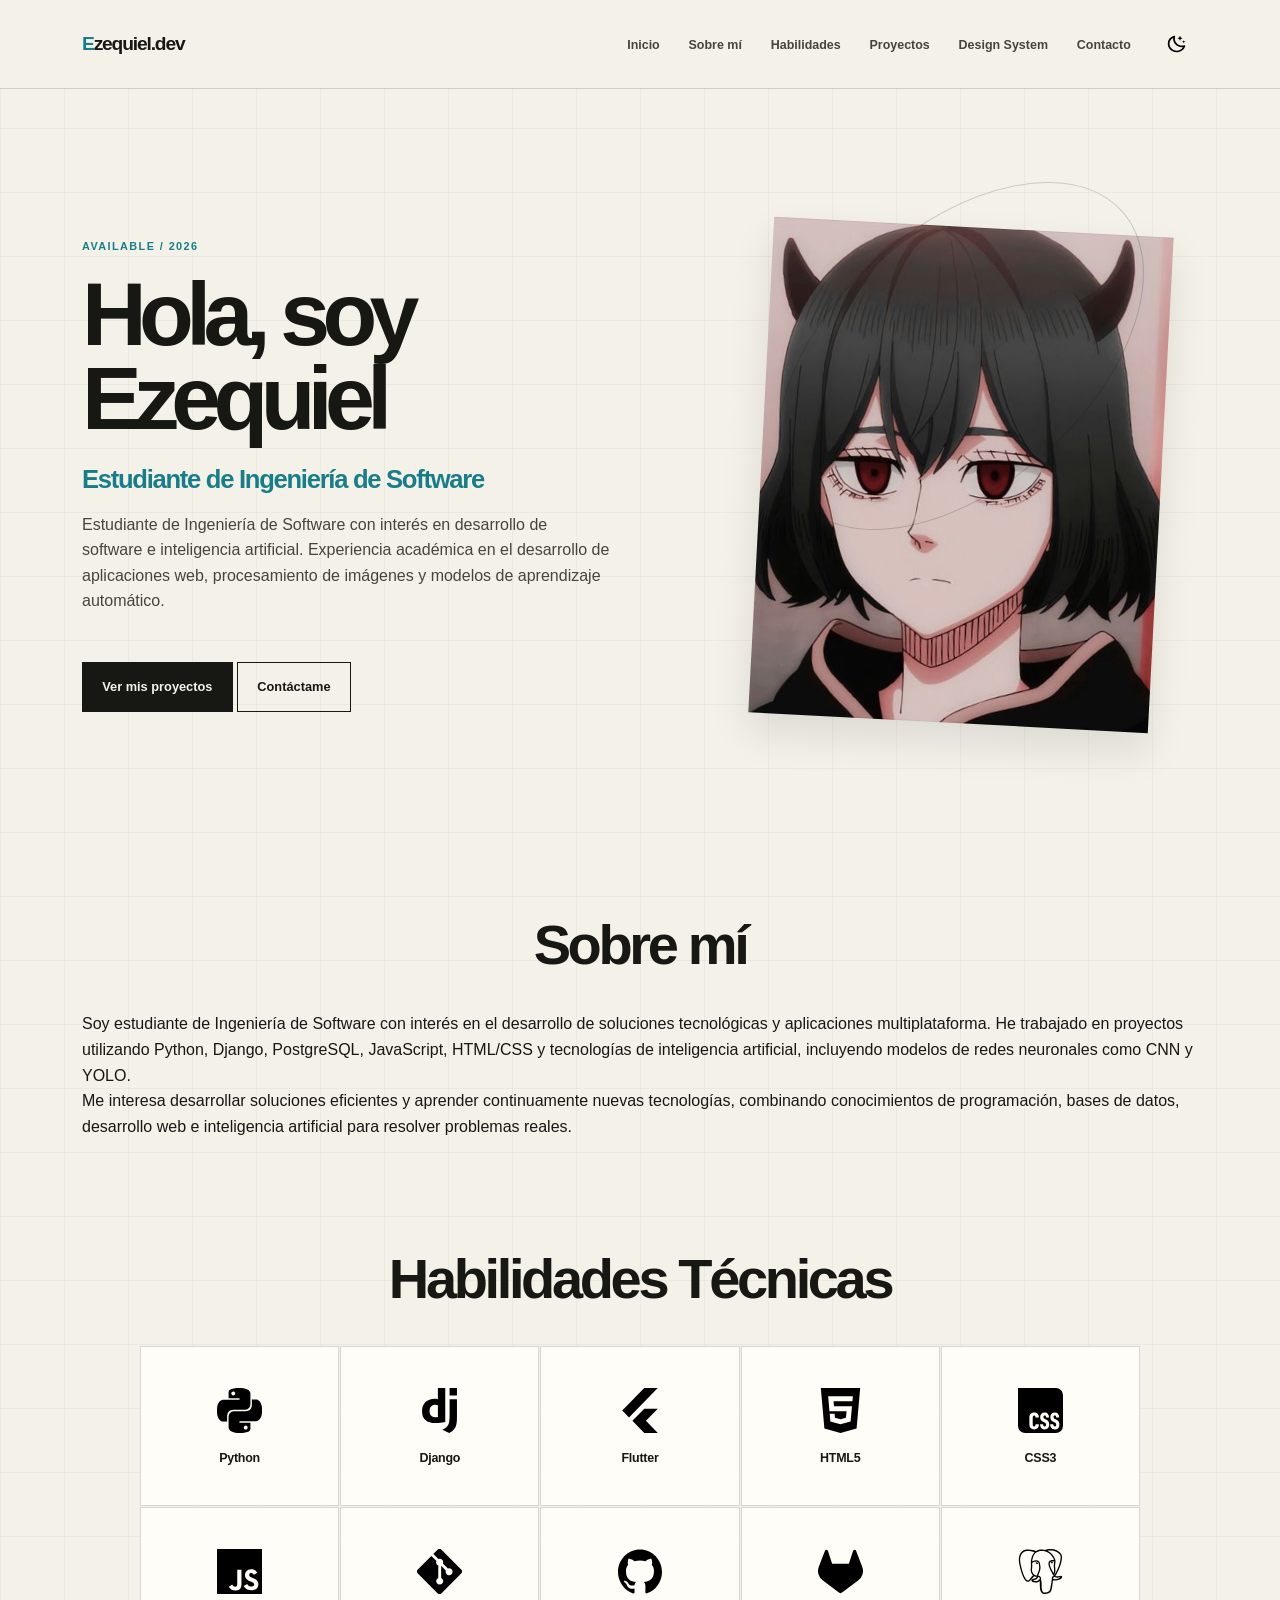
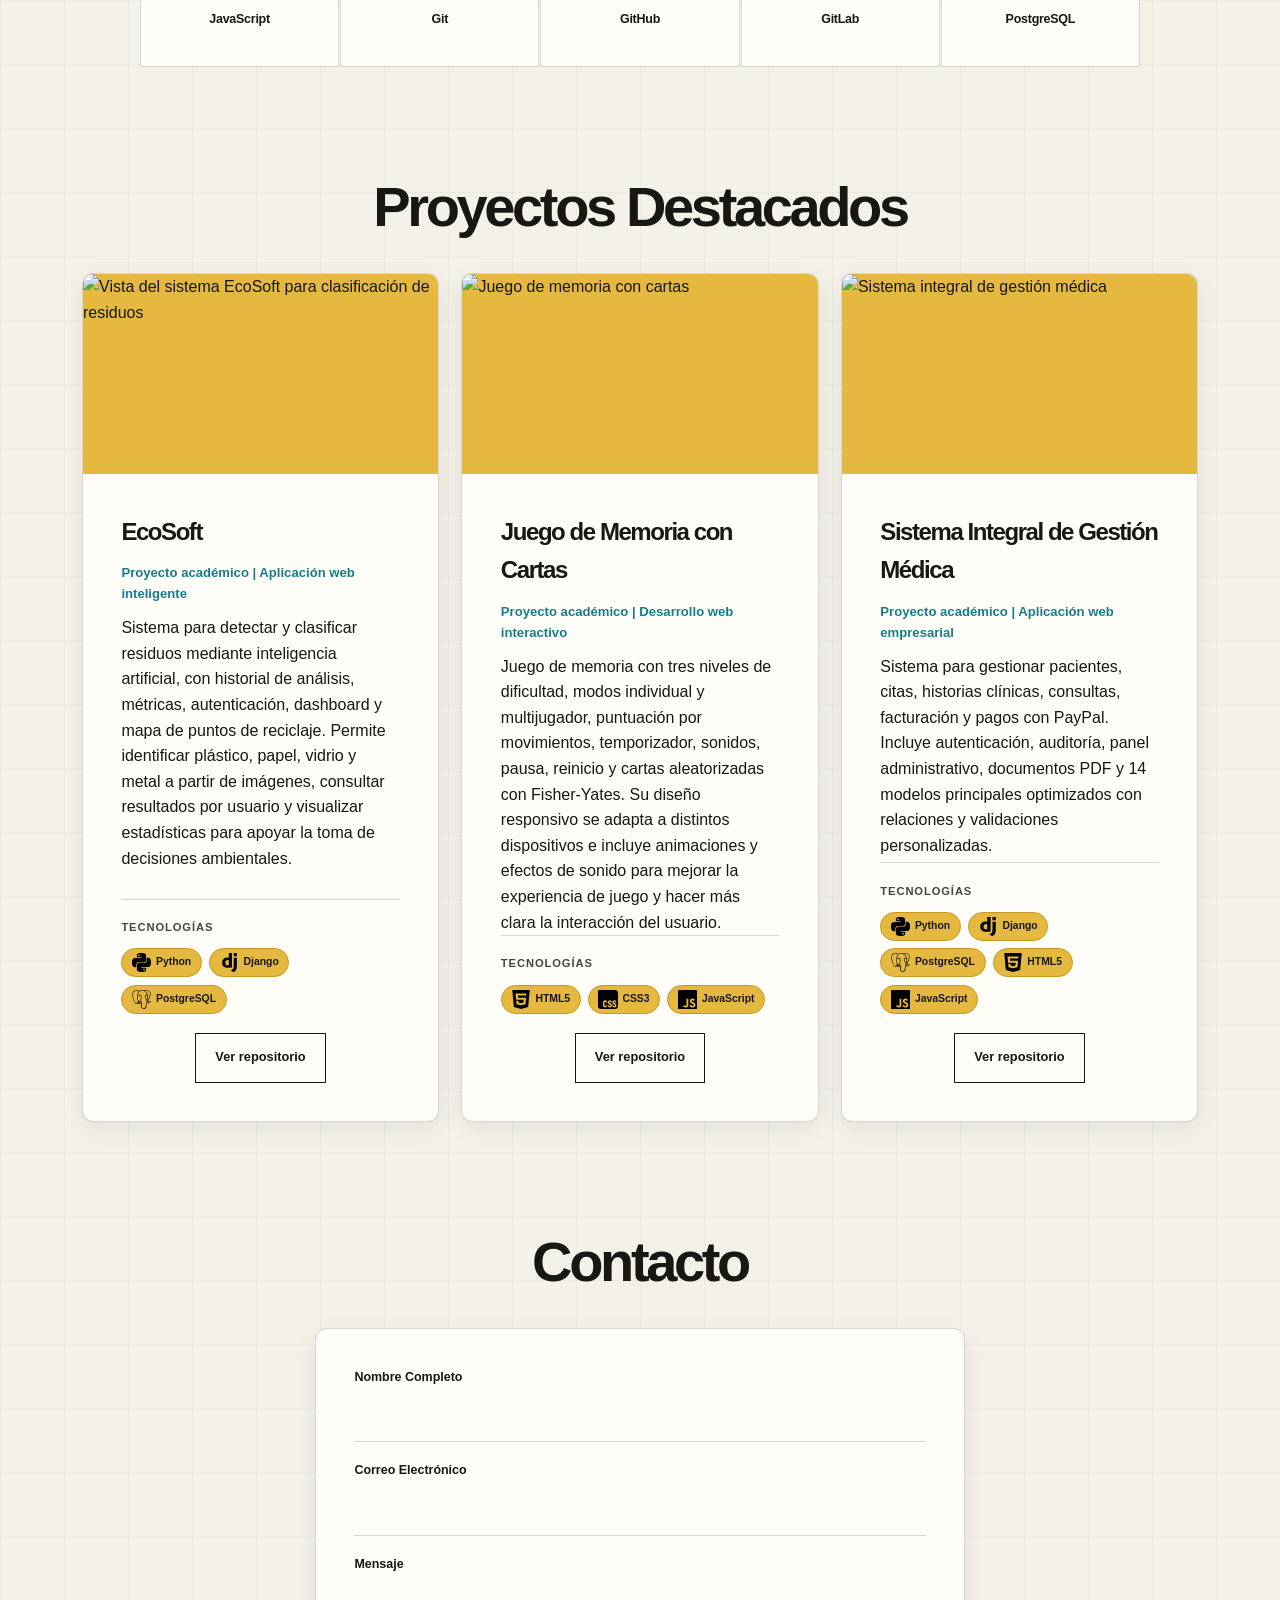
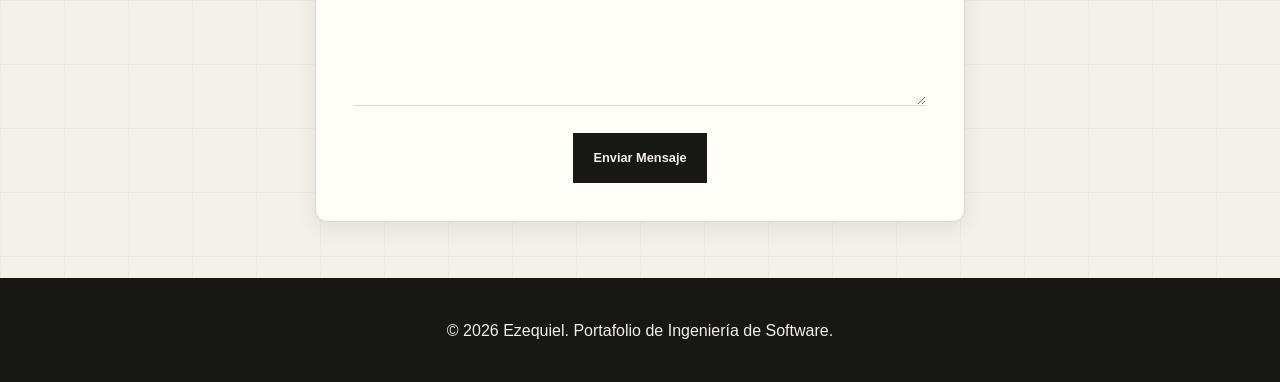
==== commit 33cb3566: "Mejoras en el diseño del portafolio: ajustes en estilos y contenido de proyectos" ====
--- a/index.html
+++ b/index.html
@@ -55,9 +55,9 @@
           <h2>Estudiante de Ingeniería de Software</h2>
           <p>
             Estudiante de Ingeniería de Software con interés en desarrollo de
-            software, inteligencia artificial y Machine Learning. Experiencia
-            académica en el desarrollo de aplicaciones web, procesamiento de
-            imágenes y modelos de aprendizaje automático.
+            software e inteligencia artificial. Experiencia académica en el
+            desarrollo de aplicaciones web, procesamiento de imágenes y modelos
+            de aprendizaje automático.
           </p>
           <br />
           <a href="#proyectos" class="btn btn-primary">Ver mis proyectos</a>
@@ -108,94 +108,188 @@
             />
             <div class="card-content">
               <h3 class="card-title">EcoSoft</h3>
-              <p>
-                Sistema inteligente para detectar y clasificar residuos mediante
-                inteligencia artificial. Permite analizar imágenes, consultar el
-                historial por usuario y visualizar métricas de plástico, papel,
-                vidrio y metal.
-              </p>
-              <p>
-                Integra autenticación, dashboard estadístico, mapa interactivo
-                de puntos de reciclaje, noticias ambientales y administración de
-                centros de reciclaje. Mi rol incluyó el desarrollo e integración
-                del sistema web, la base de datos, el procesamiento de imágenes
-                y los componentes interactivos.
-              </p>
-              <div class="project-tags">
-                <span class="badge">
-                  <img
-                    src="assets/icons/python.svg"
-                    alt=""
-                    class="badge-icon"
-                    aria-hidden="true"
-                  />Python</span
-                >
-                <span class="badge">
-                  <img
-                    src="assets/icons/django.svg"
-                    alt=""
-                    class="badge-icon"
-                    aria-hidden="true"
-                  />Django</span
-                >
-                <span class="badge">
-                  <img
-                    src="assets/icons/postgresql.svg"
-                    alt=""
-                    class="badge-icon"
-                    aria-hidden="true"
-                  />PostgreSQL</span
-                >
-                <span class="badge">YOLO</span>
-                <span class="badge">OpenCV</span>
-                <span class="badge">Leaflet</span>
+              <p class="project-type">
+                <strong>Proyecto académico | Aplicación web inteligente</strong>
+              </p>
+              <p class="project-summary">
+                Sistema para detectar y clasificar residuos mediante
+                inteligencia artificial, con historial de análisis, métricas,
+                autenticación, dashboard y mapa de puntos de reciclaje. Permite
+                identificar plástico, papel, vidrio y metal a partir de
+                imágenes, consultar resultados por usuario y visualizar
+                estadísticas para apoyar la toma de decisiones ambientales.
+              </p>
+              <div class="project-technologies">
+                <h4 class="project-tech-title">Tecnologías</h4>
+                <div class="project-tags">
+                  <span class="badge">
+                    <img
+                      src="assets/icons/python.svg"
+                      alt=""
+                      class="badge-icon"
+                      aria-hidden="true"
+                    />Python</span
+                  >
+                  <span class="badge">
+                    <img
+                      src="assets/icons/django.svg"
+                      alt=""
+                      class="badge-icon"
+                      aria-hidden="true"
+                    />Django</span
+                  >
+                  <span class="badge">
+                    <img
+                      src="assets/icons/postgresql.svg"
+                      alt=""
+                      class="badge-icon"
+                      aria-hidden="true"
+                    />PostgreSQL</span
+                  >
+                </div>
               </div>
               <br />
-              <a href="#" class="btn btn-secondary">Ver repositorio</a>
+              <a
+                href="https://github.com/Ezequiel0117/proyecto-final-Ezequiel-Jaramillo.git"
+                class="btn btn-secondary project-action"
+                target="_blank"
+                rel="noopener noreferrer"
+                >Ver repositorio</a
+              >
             </div>
           </article>
 
           <article class="card">
             <img
               src="https://via.placeholder.com/400x200"
-              alt="Captura del Sistema de Detección EPP"
+              alt="Juego de memoria con cartas"
               class="card-img"
             />
             <div class="card-content">
-              <h3 class="card-title">Detección Automática de EPP</h3>
-              <p>
-                Entrenamiento y evaluación de modelos de Deep Learning (VGG16,
-                ResNet50) para la detección de Equipos de Protección Personal en
-                entornos industriales.
-              </p>
-              <div class="project-tags">
-                <span class="badge">Deep Learning</span>
-                <span class="badge">YOLO</span>
+              <h3 class="card-title">Juego de Memoria con Cartas</h3>
+              <p class="project-type">
+                <strong>Proyecto académico | Desarrollo web interactivo</strong>
+              </p>
+              <p class="project-summary">
+                Juego de memoria con tres niveles de dificultad, modos
+                individual y multijugador, puntuación por movimientos,
+                temporizador, sonidos, pausa, reinicio y cartas aleatorizadas
+                con Fisher-Yates. Su diseño responsivo se adapta a distintos
+                dispositivos e incluye animaciones y efectos de sonido para
+                mejorar la experiencia de juego y hacer más clara la interacción
+                del usuario.
+              </p>
+              <div class="project-technologies">
+                <h4 class="project-tech-title">Tecnologías</h4>
+                <div class="project-tags">
+                  <span class="badge">
+                    <img
+                      src="assets/icons/html5.svg"
+                      alt=""
+                      class="badge-icon"
+                      aria-hidden="true"
+                    />HTML5</span
+                  >
+                  <span class="badge">
+                    <img
+                      src="assets/icons/css.svg"
+                      alt=""
+                      class="badge-icon"
+                      aria-hidden="true"
+                    />CSS3</span
+                  >
+                  <span class="badge">
+                    <img
+                      src="assets/icons/javascript.svg"
+                      alt=""
+                      class="badge-icon"
+                      aria-hidden="true"
+                    />JavaScript</span
+                  >
+                </div>
               </div>
               <br />
-              <a href="#" class="btn btn-secondary">Ver repositorio</a>
+              <a
+                href="https://github.com/Ezequiel0117/Juego-Tecnica.git"
+                class="btn btn-secondary project-action"
+                target="_blank"
+                rel="noopener noreferrer"
+                >Ver repositorio</a
+              >
             </div>
           </article>
 
           <article class="card">
             <img
               src="https://via.placeholder.com/400x200"
-              alt="Simulación de automatización neumática"
+              alt="Sistema integral de gestión médica"
               class="card-img"
             />
             <div class="card-content">
-              <h3 class="card-title">Automatización Neumática</h3>
-              <p>
-                Modelado y simulación de sistemas de control neumático
-                automatizado, basado en diagramas de bloques y procesos
-                estocásticos.
-              </p>
-              <div class="project-tags">
-                <span class="badge">Simulación</span>
-                <span class="badge">Control de Sistemas</span>
+              <h3 class="card-title">Sistema Integral de Gestión Médica</h3>
+              <p class="project-type">
+                <strong>Proyecto académico | Aplicación web empresarial</strong>
+              </p>
+              <p class="project-summary">
+                Sistema para gestionar pacientes, citas, historias clínicas,
+                consultas, facturación y pagos con PayPal. Incluye
+                autenticación, auditoría, panel administrativo, documentos PDF y
+                14 modelos principales optimizados con relaciones y validaciones
+                personalizadas.
+              </p>
+              <div class="project-technologies">
+                <h4 class="project-tech-title">Tecnologías</h4>
+                <div class="project-tags">
+                  <span class="badge">
+                    <img
+                      src="assets/icons/python.svg"
+                      alt=""
+                      class="badge-icon"
+                      aria-hidden="true"
+                    />Python</span
+                  >
+                  <span class="badge">
+                    <img
+                      src="assets/icons/django.svg"
+                      alt=""
+                      class="badge-icon"
+                      aria-hidden="true"
+                    />Django</span
+                  >
+                  <span class="badge">
+                    <img
+                      src="assets/icons/postgresql.svg"
+                      alt=""
+                      class="badge-icon"
+                      aria-hidden="true"
+                    />PostgreSQL</span
+                  >
+                  <span class="badge">
+                    <img
+                      src="assets/icons/html5.svg"
+                      alt=""
+                      class="badge-icon"
+                      aria-hidden="true"
+                    />HTML5</span
+                  >
+                  <span class="badge">
+                    <img
+                      src="assets/icons/javascript.svg"
+                      alt=""
+                      class="badge-icon"
+                      aria-hidden="true"
+                    />JavaScript</span
+                  >
+                </div>
               </div>
               <br />
-              <a href="#" class="btn btn-secondary">Ver detalles</a>
+              <a
+                href="https://github.com/Ezequiel0117/sistema_medico.git"
+                class="btn btn-secondary project-action"
+                target="_blank"
+                rel="noopener noreferrer"
+                >Ver repositorio</a
+              >
             </div>
           </article>
         </div>
--- a/css/style.css
+++ b/css/style.css
@@ -358,6 +358,8 @@
   border: 1px solid var(--color-border);
   border-radius: var(--radius-md);
   box-shadow: var(--shadow-sm);
+  display: flex;
+  flex-direction: column;
   overflow: hidden;
   transition:
     box-shadow var(--transition-fast),
@@ -377,6 +379,10 @@
 }
 
 .card-content {
+  display: flex;
+  flex: 1;
+  flex-direction: column;
+  min-height: 23rem;
   padding: var(--space-lg);
 }
 
@@ -390,8 +396,40 @@
 .project-tags {
   display: flex;
   flex-wrap: wrap;
-  gap: 0.4rem;
-  margin-top: 1.3rem;
+  gap: 0.45rem;
+  margin-top: 0.7rem;
+}
+
+.project-type {
+  color: var(--color-coral);
+  font-size: 0.82rem;
+}
+
+.project-summary {
+  margin-top: var(--space-sm);
+}
+
+.project-technologies {
+  border-top: 1px solid var(--color-border);
+  margin-top: auto;
+  padding-top: var(--space-md);
+}
+
+.project-tech-title {
+  color: var(--color-ink-soft);
+  font-family: var(--font-display);
+  font-size: 0.7rem;
+  letter-spacing: 0.08em;
+  text-transform: uppercase;
+}
+
+.card-content > br {
+  display: none;
+}
+
+.project-action {
+  align-self: center;
+  margin-top: var(--space-md);
 }
 
 .contact-form {
@@ -424,8 +462,8 @@
   font-weight: 700;
   gap: 0.3rem;
   justify-content: center;
-  min-height: 2rem;
-  padding: 0.3rem 0.7rem;
+  min-height: 1.8rem;
+  padding: 0.25rem 0.6rem;
   transition:
     transform var(--transition-fast),
     background-color var(--transition-fast);
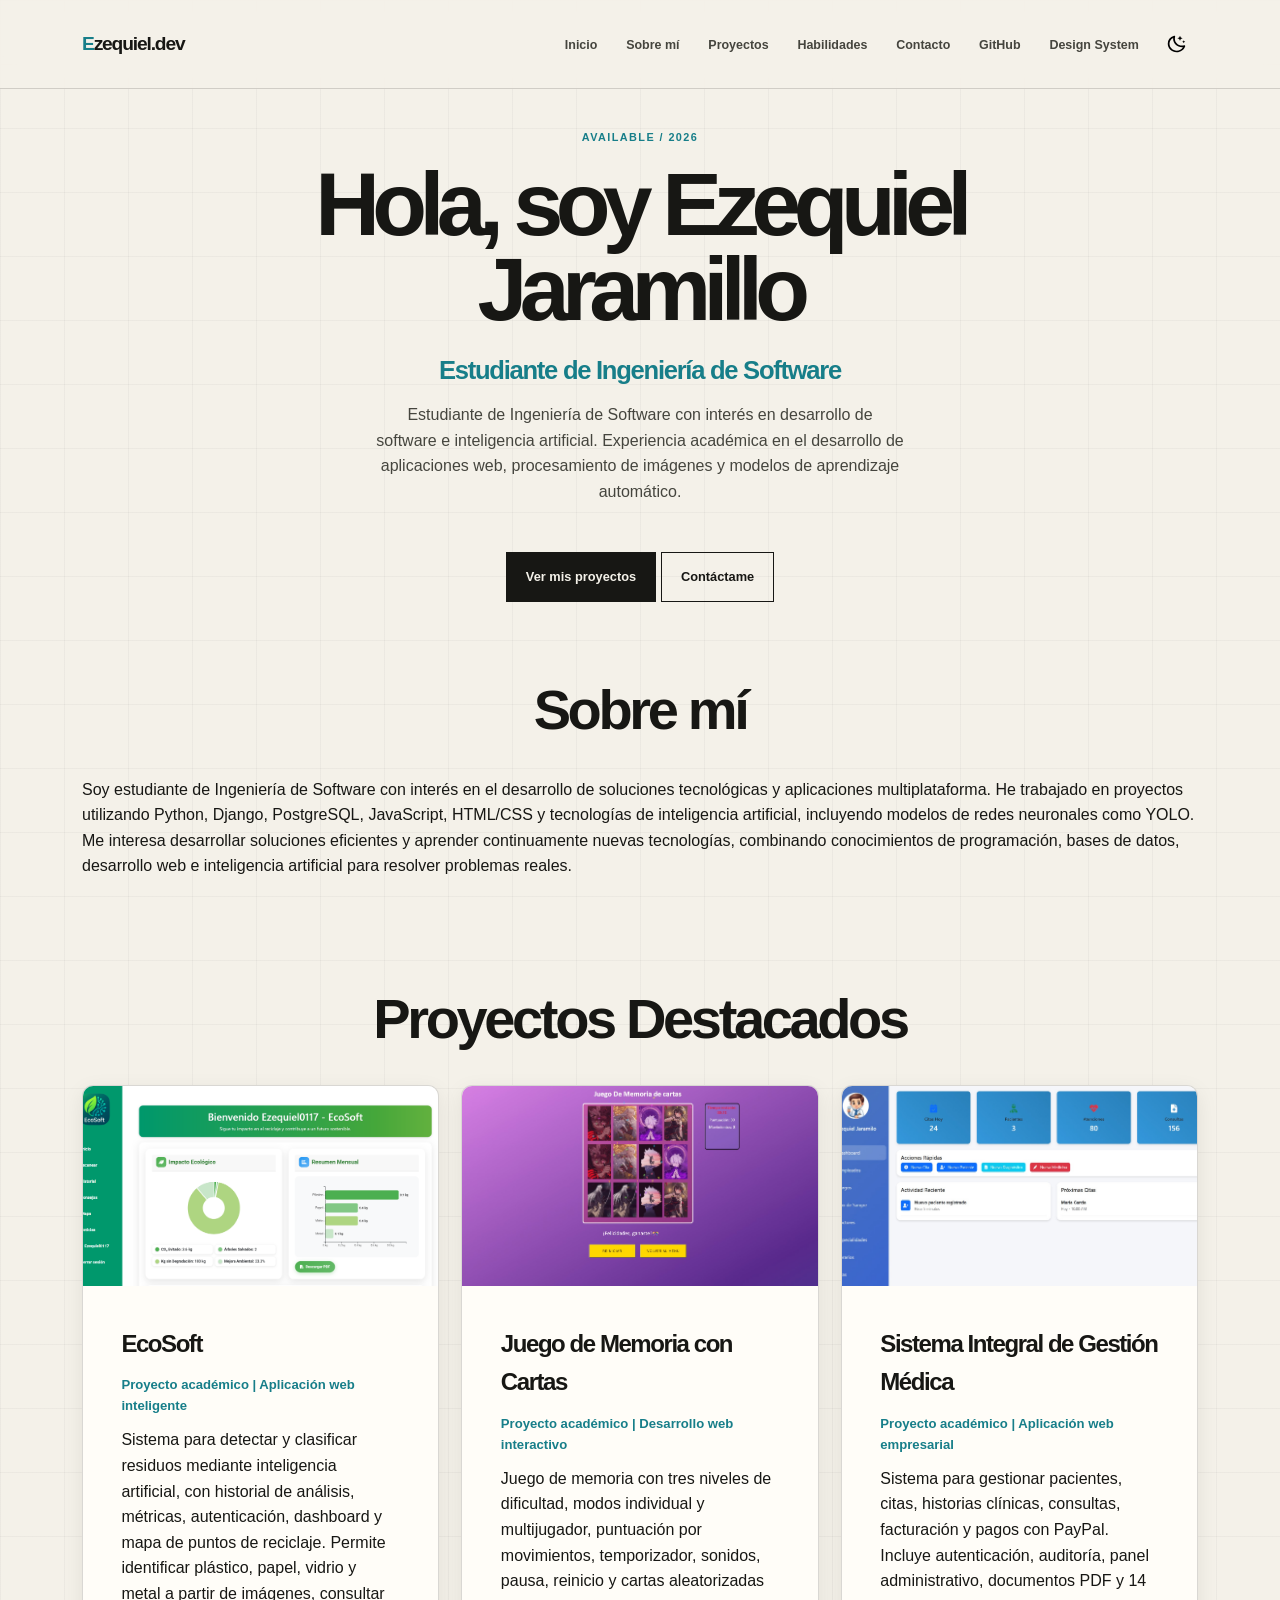
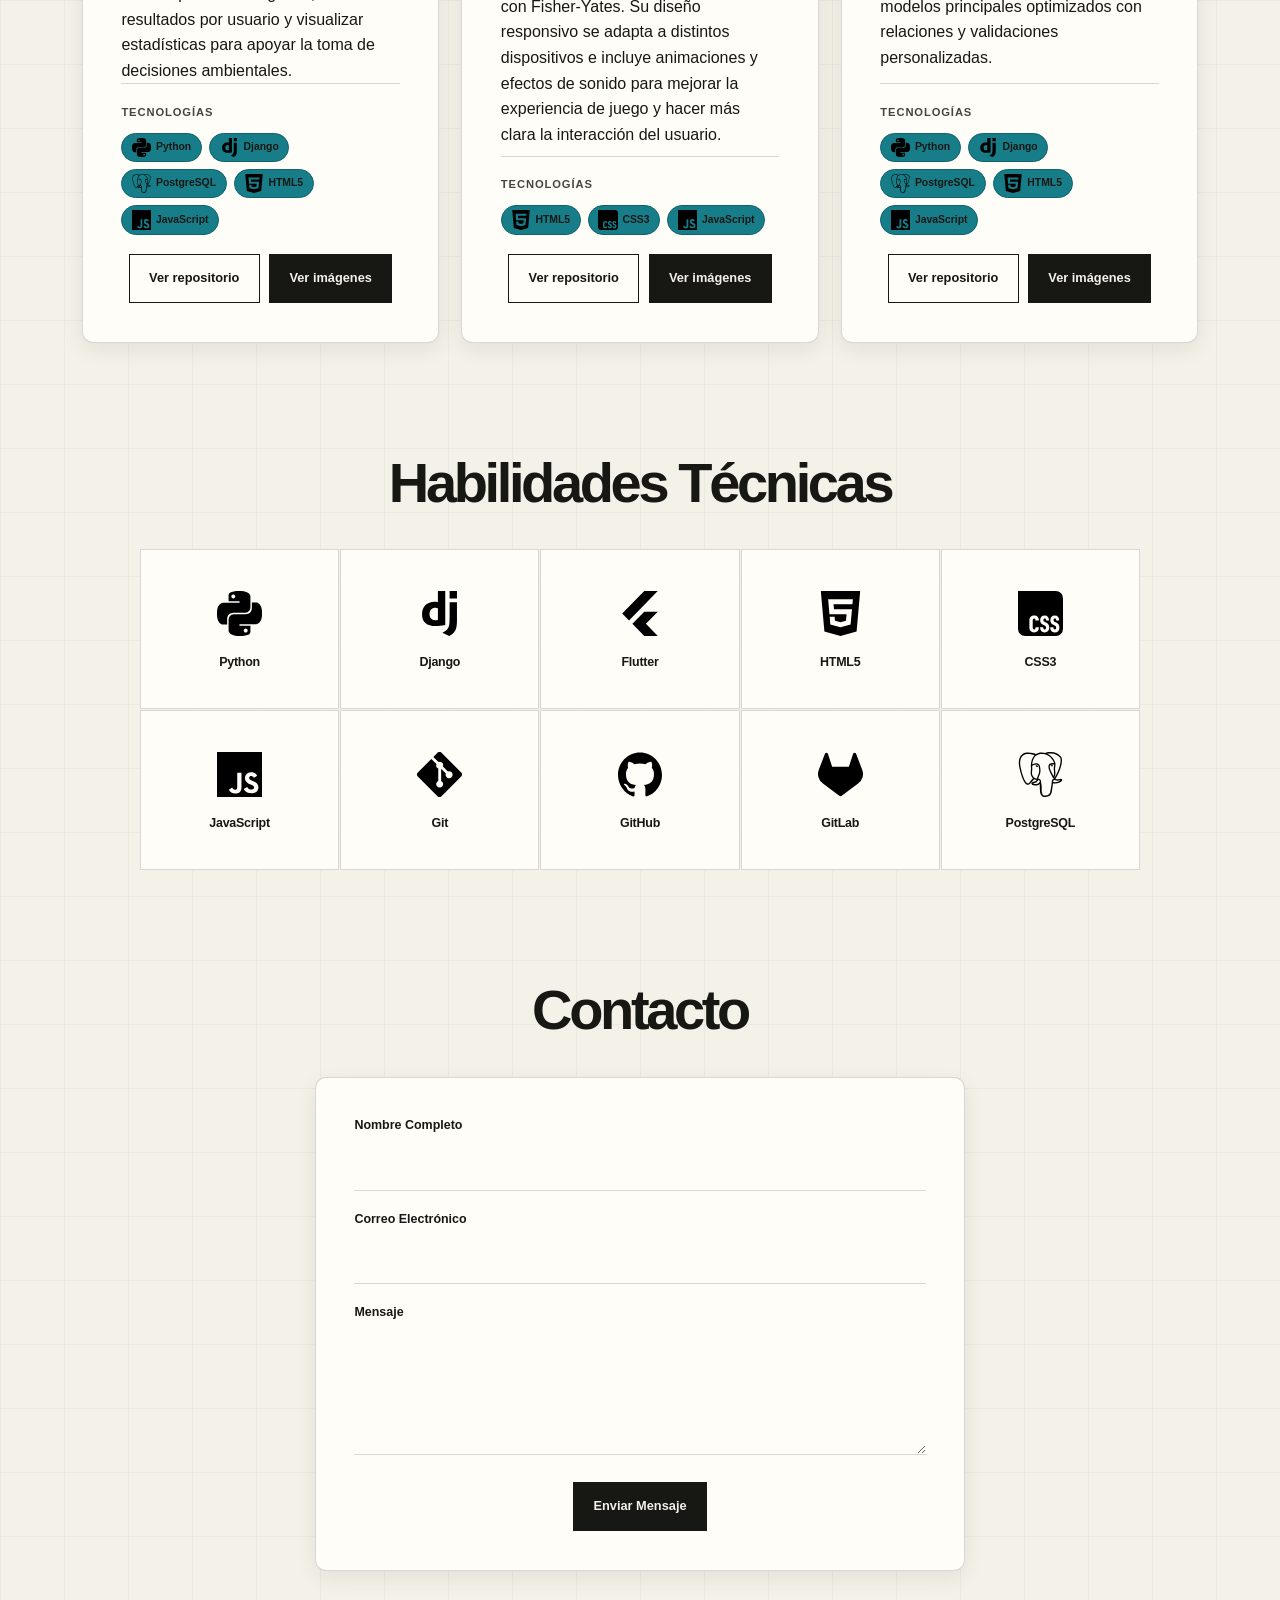
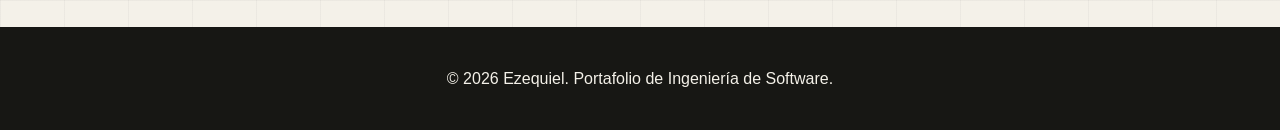
==== commit a82a6d9d: "Refactor code structure for improved readability and maintainability" ====
--- a/index.html
+++ b/index.html
@@ -15,13 +15,21 @@
           <ul class="nav-links" id="nav-links">
             <li><a href="#inicio">Inicio</a></li>
             <li><a href="#sobre-mi">Sobre mí</a></li>
+            <li><a href="#proyectos">Proyectos</a></li>
             <li><a href="#habilidades">Habilidades</a></li>
-            <li><a href="#proyectos">Proyectos</a></li>
+            <li><a href="#contacto">Contacto</a></li>
+            <li>
+              <a
+                href="https://github.com/Ezequiel0117"
+                target="_blank"
+                rel="noopener noreferrer"
+                >GitHub</a
+              >
+            </li>
             <li><a href="design-system.html">Design System</a></li>
-            <li><a href="#contacto">Contacto</a></li>
           </ul>
         </nav>
-        <div>
+        <div class="navbar-actions">
           <button
             class="theme-toggle"
             id="theme-toggle"
@@ -41,7 +49,13 @@
               hidden
             />
           </button>
-          <button class="menu-toggle" id="menu-toggle" aria-label="Abrir menú">
+          <button
+            class="menu-toggle"
+            id="menu-toggle"
+            aria-label="Abrir menú"
+            aria-controls="nav-links"
+            aria-expanded="false"
+          >
             ☰
           </button>
         </div>
@@ -51,7 +65,7 @@
     <main>
       <section id="inicio" class="container hero">
         <div class="hero-text">
-          <h1>Hola, soy Ezequiel</h1>
+          <h1>Hola, soy Ezequiel Jaramillo</h1>
           <h2>Estudiante de Ingeniería de Software</h2>
           <p>
             Estudiante de Ingeniería de Software con interés en desarrollo de
@@ -63,13 +77,6 @@
           <a href="#proyectos" class="btn btn-primary">Ver mis proyectos</a>
           <a href="#contacto" class="btn btn-secondary">Contáctame</a>
         </div>
-        <figure>
-          <img
-            src="assets/img/nero.jpg"
-            alt="Fotografía de Ezequiel"
-            class="hero-img"
-          />
-        </figure>
       </section>
 
       <section id="sobre-mi" class="container">
@@ -81,7 +88,7 @@
             multiplataforma. He trabajado en proyectos utilizando Python,
             Django, PostgreSQL, JavaScript, HTML/CSS y tecnologías de
             inteligencia artificial, incluyendo modelos de redes neuronales como
-            CNN y YOLO.
+            YOLO.
           </p>
           <p>
             Me interesa desarrollar soluciones eficientes y aprender
@@ -92,207 +99,14 @@
         </article>
       </section>
 
+      <section id="proyectos" class="container">
+        <h2 class="section-title">Proyectos Destacados</h2>
+        <div class="grid-cards" id="projects-list"></div>
+      </section>
+
       <section id="habilidades" class="container">
         <h2 class="section-title">Habilidades Técnicas</h2>
         <ul class="skills-grid" id="skills-list"></ul>
-      </section>
-
-      <section id="proyectos" class="container">
-        <h2 class="section-title">Proyectos Destacados</h2>
-        <div class="grid-cards">
-          <article class="card">
-            <img
-              src="https://via.placeholder.com/400x200"
-              alt="Vista del sistema EcoSoft para clasificación de residuos"
-              class="card-img"
-            />
-            <div class="card-content">
-              <h3 class="card-title">EcoSoft</h3>
-              <p class="project-type">
-                <strong>Proyecto académico | Aplicación web inteligente</strong>
-              </p>
-              <p class="project-summary">
-                Sistema para detectar y clasificar residuos mediante
-                inteligencia artificial, con historial de análisis, métricas,
-                autenticación, dashboard y mapa de puntos de reciclaje. Permite
-                identificar plástico, papel, vidrio y metal a partir de
-                imágenes, consultar resultados por usuario y visualizar
-                estadísticas para apoyar la toma de decisiones ambientales.
-              </p>
-              <div class="project-technologies">
-                <h4 class="project-tech-title">Tecnologías</h4>
-                <div class="project-tags">
-                  <span class="badge">
-                    <img
-                      src="assets/icons/python.svg"
-                      alt=""
-                      class="badge-icon"
-                      aria-hidden="true"
-                    />Python</span
-                  >
-                  <span class="badge">
-                    <img
-                      src="assets/icons/django.svg"
-                      alt=""
-                      class="badge-icon"
-                      aria-hidden="true"
-                    />Django</span
-                  >
-                  <span class="badge">
-                    <img
-                      src="assets/icons/postgresql.svg"
-                      alt=""
-                      class="badge-icon"
-                      aria-hidden="true"
-                    />PostgreSQL</span
-                  >
-                </div>
-              </div>
-              <br />
-              <a
-                href="https://github.com/Ezequiel0117/proyecto-final-Ezequiel-Jaramillo.git"
-                class="btn btn-secondary project-action"
-                target="_blank"
-                rel="noopener noreferrer"
-                >Ver repositorio</a
-              >
-            </div>
-          </article>
-
-          <article class="card">
-            <img
-              src="https://via.placeholder.com/400x200"
-              alt="Juego de memoria con cartas"
-              class="card-img"
-            />
-            <div class="card-content">
-              <h3 class="card-title">Juego de Memoria con Cartas</h3>
-              <p class="project-type">
-                <strong>Proyecto académico | Desarrollo web interactivo</strong>
-              </p>
-              <p class="project-summary">
-                Juego de memoria con tres niveles de dificultad, modos
-                individual y multijugador, puntuación por movimientos,
-                temporizador, sonidos, pausa, reinicio y cartas aleatorizadas
-                con Fisher-Yates. Su diseño responsivo se adapta a distintos
-                dispositivos e incluye animaciones y efectos de sonido para
-                mejorar la experiencia de juego y hacer más clara la interacción
-                del usuario.
-              </p>
-              <div class="project-technologies">
-                <h4 class="project-tech-title">Tecnologías</h4>
-                <div class="project-tags">
-                  <span class="badge">
-                    <img
-                      src="assets/icons/html5.svg"
-                      alt=""
-                      class="badge-icon"
-                      aria-hidden="true"
-                    />HTML5</span
-                  >
-                  <span class="badge">
-                    <img
-                      src="assets/icons/css.svg"
-                      alt=""
-                      class="badge-icon"
-                      aria-hidden="true"
-                    />CSS3</span
-                  >
-                  <span class="badge">
-                    <img
-                      src="assets/icons/javascript.svg"
-                      alt=""
-                      class="badge-icon"
-                      aria-hidden="true"
-                    />JavaScript</span
-                  >
-                </div>
-              </div>
-              <br />
-              <a
-                href="https://github.com/Ezequiel0117/Juego-Tecnica.git"
-                class="btn btn-secondary project-action"
-                target="_blank"
-                rel="noopener noreferrer"
-                >Ver repositorio</a
-              >
-            </div>
-          </article>
-
-          <article class="card">
-            <img
-              src="https://via.placeholder.com/400x200"
-              alt="Sistema integral de gestión médica"
-              class="card-img"
-            />
-            <div class="card-content">
-              <h3 class="card-title">Sistema Integral de Gestión Médica</h3>
-              <p class="project-type">
-                <strong>Proyecto académico | Aplicación web empresarial</strong>
-              </p>
-              <p class="project-summary">
-                Sistema para gestionar pacientes, citas, historias clínicas,
-                consultas, facturación y pagos con PayPal. Incluye
-                autenticación, auditoría, panel administrativo, documentos PDF y
-                14 modelos principales optimizados con relaciones y validaciones
-                personalizadas.
-              </p>
-              <div class="project-technologies">
-                <h4 class="project-tech-title">Tecnologías</h4>
-                <div class="project-tags">
-                  <span class="badge">
-                    <img
-                      src="assets/icons/python.svg"
-                      alt=""
-                      class="badge-icon"
-                      aria-hidden="true"
-                    />Python</span
-                  >
-                  <span class="badge">
-                    <img
-                      src="assets/icons/django.svg"
-                      alt=""
-                      class="badge-icon"
-                      aria-hidden="true"
-                    />Django</span
-                  >
-                  <span class="badge">
-                    <img
-                      src="assets/icons/postgresql.svg"
-                      alt=""
-                      class="badge-icon"
-                      aria-hidden="true"
-                    />PostgreSQL</span
-                  >
-                  <span class="badge">
-                    <img
-                      src="assets/icons/html5.svg"
-                      alt=""
-                      class="badge-icon"
-                      aria-hidden="true"
-                    />HTML5</span
-                  >
-                  <span class="badge">
-                    <img
-                      src="assets/icons/javascript.svg"
-                      alt=""
-                      class="badge-icon"
-                      aria-hidden="true"
-                    />JavaScript</span
-                  >
-                </div>
-              </div>
-              <br />
-              <a
-                href="https://github.com/Ezequiel0117/sistema_medico.git"
-                class="btn btn-secondary project-action"
-                target="_blank"
-                rel="noopener noreferrer"
-                >Ver repositorio</a
-              >
-            </div>
-          </article>
-        </div>
       </section>
 
       <section id="contacto" class="container">
--- a/css/variables.css
+++ b/css/variables.css
@@ -1,6 +1,6 @@
 :root {
-  --color-primary: #e5b93f;
-  --color-primary-hover: #c9971f;
+  --color-primary: #177e89;
+  --color-primary-hover: #0f626b;
   --color-secondary: #5c625d;
   --color-background: #f4f1e9;
   --color-surface: #fffdf8;
--- a/css/style.css
+++ b/css/style.css
@@ -167,17 +167,26 @@
   cursor: pointer;
 }
 
+.navbar-actions {
+  align-items: center;
+  display: flex;
+  gap: 0.3rem;
+  margin-left: 1rem;
+}
+
 .theme-toggle {
   display: inline-grid;
   height: 2.7rem;
-  margin-left: 1.5rem;
   place-items: center;
   width: 2.7rem;
 }
 
-.theme-toggle:hover {
-  background-color: var(--color-primary);
-  transform: rotate(8deg);
+.theme-toggle:hover,
+.menu-toggle:hover,
+.theme-toggle:focus-visible,
+.menu-toggle:focus-visible {
+  background-color: var(--color-primary);
+  transform: translateY(-2px);
 }
 
 .theme-icon {
@@ -195,20 +204,23 @@
 
 .menu-toggle {
   display: none;
+  font-size: 1.5rem;
+  height: 2.7rem;
+  line-height: 1;
+  width: 2.7rem;
 }
 
 .hero {
-  align-items: center;
-  display: grid;
-  gap: 4rem;
-  grid-template-columns: minmax(0, 1.1fr) minmax(18rem, 0.9fr);
-  min-height: calc(100vh - 8rem);
-  padding-bottom: 3rem;
-  padding-top: 3rem;
+  display: block;
+  padding-bottom: 1.5rem;
+  padding-top: 2.5rem;
 }
 
 .hero-text {
+  margin: 0 auto;
+  max-width: 980px;
   position: relative;
+  text-align: center;
   z-index: 1;
 }
 
@@ -228,7 +240,6 @@
   font-size: clamp(3.4rem, 7vw, 6.8rem);
   letter-spacing: -0.085em;
   line-height: 0.94;
-  max-width: 800px;
 }
 
 .hero-text h2 {
@@ -242,48 +253,13 @@
 .hero-text > p {
   color: var(--color-ink-soft);
   font-size: 1rem;
+  margin: 0 auto;
   max-width: 530px;
   padding-top: 0.7rem;
 }
 
 .hero-text br + a {
   margin-top: 1.4rem;
-}
-
-.hero-img {
-  background-color: var(--color-coral);
-  border: 0;
-  box-shadow: var(--shadow-card);
-  filter: none;
-  height: min(31rem, 70vw);
-  max-height: 31rem;
-  object-fit: cover;
-  transform: rotate(3deg);
-  width: min(25rem, 100%);
-}
-
-.hero figure {
-  display: grid;
-  justify-items: center;
-  position: relative;
-}
-
-.hero figure::before,
-.hero figure::after {
-  border: 1px solid var(--color-text);
-  border-radius: 50%;
-  content: "";
-  height: 22rem;
-  opacity: 0.18;
-  position: absolute;
-  transform: rotate(22deg);
-  width: 15rem;
-}
-
-.hero figure::after {
-  height: 16rem;
-  transform: rotate(-42deg);
-  width: 27rem;
 }
 
 .grid-cards {
@@ -427,9 +403,134 @@
   display: none;
 }
 
-.project-action {
-  align-self: center;
+.project-actions {
+  align-items: center;
+  display: flex;
+  flex-wrap: wrap;
+  gap: 0.6rem;
+  justify-content: center;
   margin-top: var(--space-md);
+}
+
+.project-action,
+.gallery-action {
+  margin-top: 0;
+}
+
+.gallery-dialog {
+  background-color: var(--color-surface);
+  border: 1px solid var(--color-border);
+  color: var(--color-text);
+  margin: auto;
+  max-height: 96vh;
+  max-width: 1200px;
+  padding: 1rem;
+  width: calc(100% - 2rem);
+}
+
+.gallery-dialog::backdrop {
+  background-color: rgb(23 23 20 / 0.7);
+}
+
+.gallery-header {
+  align-items: center;
+  display: flex;
+  gap: var(--space-md);
+  justify-content: space-between;
+  margin-bottom: 0.7rem;
+}
+
+.gallery-header h2 {
+  font-family: var(--font-display);
+  font-size: clamp(1.1rem, 3vw, 1.5rem);
+}
+
+.gallery-close {
+  background: transparent;
+  border: 0;
+  color: var(--color-text);
+  cursor: pointer;
+  font-size: 1.8rem;
+  height: 2rem;
+  line-height: 1;
+  width: 2rem;
+}
+
+.gallery-close:hover,
+.gallery-close:focus-visible {
+  background-color: var(--color-primary);
+}
+
+.gallery-viewer {
+  align-items: center;
+  display: grid;
+  gap: 0.5rem;
+  grid-template-columns: 2.5rem minmax(0, 1fr) 2.5rem;
+}
+
+.gallery-image {
+  background-color: var(--color-surface);
+  height: min(76vh, 720px);
+  object-fit: contain;
+  width: 100%;
+}
+
+.gallery-nav {
+  align-items: center;
+  background: transparent;
+  border: 0;
+  color: var(--color-text);
+  cursor: pointer;
+  display: grid;
+  font-size: 2.8rem;
+  height: 4rem;
+  line-height: 1;
+  place-items: center;
+  width: 2.5rem;
+}
+
+.gallery-nav:hover,
+.gallery-nav:focus-visible {
+  background-color: var(--color-primary);
+  color: var(--color-text);
+}
+
+.gallery-nav:hover {
+  background-color: var(--color-primary);
+  color: var(--color-background);
+}
+
+.gallery-counter {
+  color: var(--color-ink-soft);
+  font-family: var(--font-display);
+  font-size: 0.8rem;
+  margin-top: 0.5rem;
+  text-align: center;
+}
+
+@media (max-width: 520px) {
+  .gallery-dialog {
+    padding: 0.7rem;
+    width: calc(100% - 1rem);
+  }
+
+  .gallery-header h2 {
+    font-size: 1.1rem;
+  }
+
+  .gallery-viewer {
+    grid-template-columns: 2rem minmax(0, 1fr) 2rem;
+  }
+
+  .gallery-image {
+    height: min(72vh, 620px);
+  }
+
+  .gallery-nav {
+    font-size: 2.2rem;
+    height: 3rem;
+    width: 2rem;
+  }
 }
 
 .contact-form {
@@ -577,10 +678,12 @@
     display: none;
     flex-direction: column;
     gap: var(--space-md);
+    left: 2rem;
     padding: var(--space-lg);
     position: absolute;
     right: 2rem;
     top: 4.5rem;
+    z-index: 110;
   }
 
   .nav-links.active {
@@ -588,18 +691,8 @@
   }
 
   .hero {
-    grid-template-columns: 1fr;
-    min-height: auto;
-    padding-bottom: 4rem;
-    padding-top: 4rem;
-  }
-
-  .hero figure {
-    order: -1;
-  }
-
-  .hero-img {
-    height: min(25rem, 75vw);
+    padding-bottom: 2rem;
+    padding-top: 2.5rem;
   }
 
   .skills-grid {
@@ -621,24 +714,10 @@
     font-size: 1.25rem;
   }
 
-  .hero-img {
-    height: 20rem;
-    width: 76%;
-  }
-
-  .hero figure::before {
-    height: 18rem;
-    width: 12rem;
-  }
-
-  .hero figure::after {
-    height: 13rem;
-    width: 21rem;
-  }
-
   .nav-links {
     left: 1.2rem;
     right: 1.2rem;
+    top: 4rem;
   }
 
   .skills-grid {
@@ -647,6 +726,15 @@
 
   .skill-item {
     min-height: 8rem;
+  }
+
+  .project-actions {
+    justify-content: center;
+  }
+
+  .project-actions .btn {
+    flex: 1 1 8rem;
+    text-align: center;
   }
 
   .card-content,
